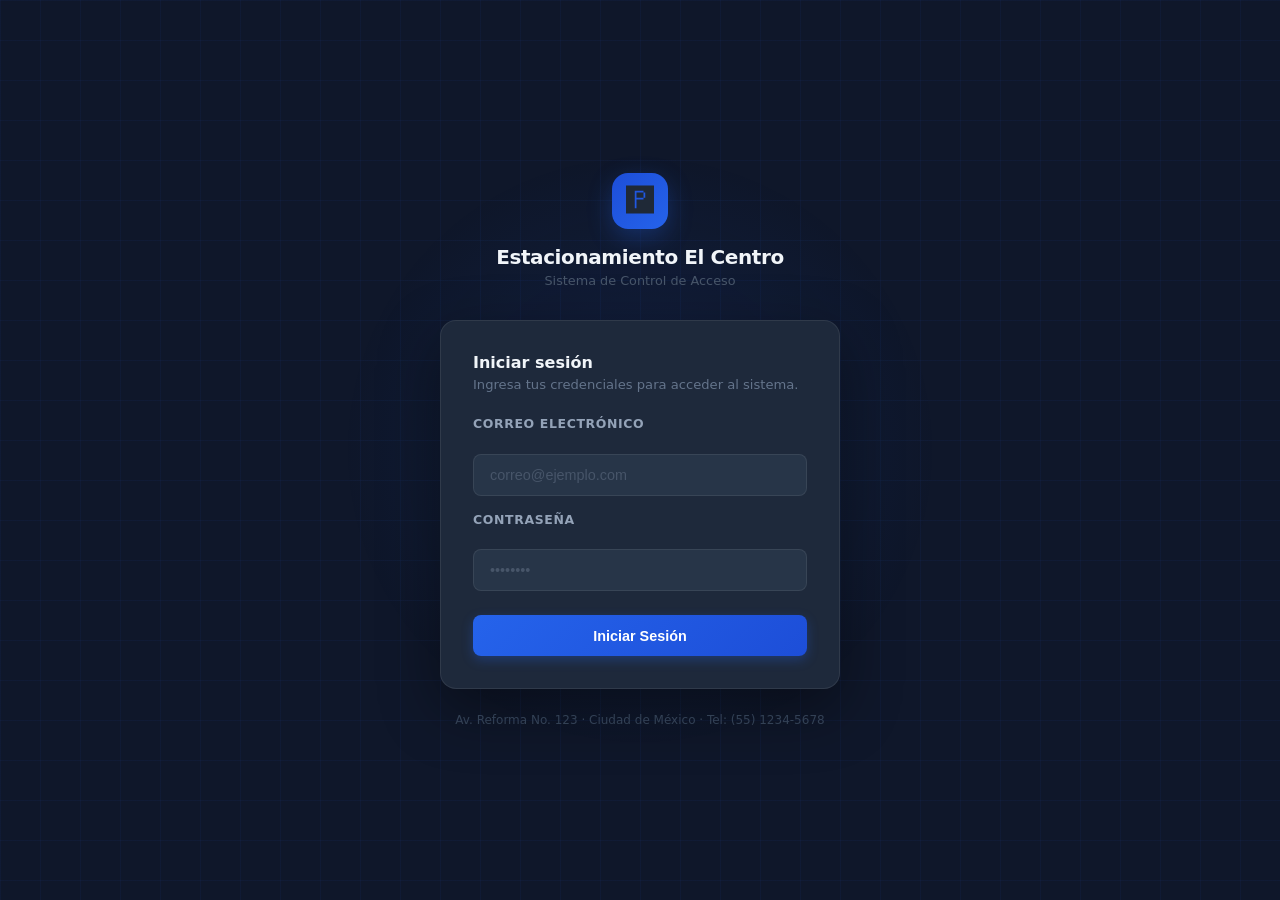
==== public/configuracion.html @ 5794af20 "Se agrego la página de configuracion, repositorio, controlador, estilos y código de javascript" ====
<!DOCTYPE html>
<html lang="es">
<head>
    <meta charset="UTF-8">
    <meta name="viewport" content="width=device-width, initial-scale=1.0">
    <title>Configuración — Estacionamiento</title>
    <link rel="stylesheet" href="styles.css">
    <link rel="stylesheet" href="css/sidebar.css">
    <link rel="stylesheet" href="css/animaciones.css">
    <link rel="stylesheet" href="css/usuarios.css">
    <link rel="stylesheet" href="css/toast.css">
    <link rel="stylesheet" href="css/configuracion.css">
</head>
<body>

    <div class="mobile-topbar" id="mobile-topbar"></div>
    <div class="sidebar-overlay" id="sidebar-overlay"></div>
    <aside class="sidebar" id="sidebar"></aside>

    <div class="main-content">
        <div class="main-inner">

            <div class="page-header">
                <div>
                    <h1>⚙️ Configuración</h1>
                    <p class="page-subtitle">Personaliza los datos del negocio y los tickets</p>
                </div>
                <button id="btn-guardar-todo" class="btn btn-primary">
                    💾 Guardar cambios
                </button>
            </div>

            <div id="config-msg" class="usuario-msg oculto"></div>

            <!-- Datos del negocio -->
            <div class="card-seccion">
                <div class="seccion-header">
                    <h2>🏢 Datos del Negocio</h2>
                </div>
                <div class="form-usuarios">
                    <div class="form-field">
                        <label for="negocio_nombre">Nombre del estacionamiento</label>
                        <input type="text" id="negocio_nombre" placeholder="Ej. Estacionamiento El Centro">
                    </div>
                    <div class="form-field">
                        <label for="negocio_rfc">RFC</label>
                        <input type="text" id="negocio_rfc" placeholder="Ej. ECE-850312-AB3">
                    </div>
                    <div class="form-field">
                        <label for="negocio_direccion">Dirección</label>
                        <input type="text" id="negocio_direccion" placeholder="Ej. Av. Reforma No. 123, Col. Centro">
                    </div>
                    <div class="form-field">
                        <label for="negocio_ciudad">Ciudad y C.P.</label>
                        <input type="text" id="negocio_ciudad" placeholder="Ej. Ciudad de México, CDMX, C.P. 06000">
                    </div>
                    <div class="form-field">
                        <label for="negocio_telefono">Teléfono</label>
                        <input type="text" id="negocio_telefono" placeholder="Ej. (55) 1234-5678">
                    </div>
                    <div class="form-field">
                        <label for="negocio_email">Correo electrónico</label>
                        <input type="email" id="negocio_email" placeholder="correo@negocio.com">
                    </div>
                </div>

                <div class="form-field" style="margin-top:0.75rem; max-width:240px;">
                    <label for="tarifa_por_hora">Tarifa por hora (MXN)</label>
                    <input type="number" id="tarifa_por_hora" min="1" step="0.50"
                           placeholder="Ej. 25.50"
                           style="text-transform:none;">
                </div>
            </div>

            <!-- Configuración de tickets -->
            <div class="card-seccion">
                <div class="seccion-header">
                    <h2>🎫 Configuración de Tickets</h2>
                </div>

                <div class="form-usuarios" style="margin-bottom:1rem;">
                    <div class="form-field">
                        <label for="ticket_titulo_entrada">Título ticket de entrada</label>
                        <input type="text" id="ticket_titulo_entrada"
                               placeholder="Ej. TICKET DE ENTRADA"
                               style="text-transform:uppercase;">
                    </div>
                    <div class="form-field">
                        <label for="ticket_titulo_salida">Título comprobante de salida</label>
                        <input type="text" id="ticket_titulo_salida"
                               placeholder="Ej. COMPROBANTE DE SALIDA"
                               style="text-transform:uppercase;">
                    </div>
                    <div class="form-field">
                        <label for="ticket_pie_entrada">Mensaje pie — entrada</label>
                        <input type="text" id="ticket_pie_entrada"
                               placeholder="Ej. Conserve este ticket hasta la salida">
                    </div>
                    <div class="form-field">
                        <label for="ticket_pie_salida">Mensaje pie — salida</label>
                        <input type="text" id="ticket_pie_salida"
                               placeholder="Ej. Gracias por su visita">
                    </div>
                </div>

                <!-- Color y opciones -->
                <div style="display:flex; flex-wrap:wrap; gap:1.5rem; align-items:flex-start;">

                    <div class="form-field" style="flex:0 0 auto;">
                        <label for="ticket_color">Color principal del ticket</label>
                        <div style="display:flex; align-items:center; gap:0.75rem; margin-top:0.35rem;">
                            <input type="color" id="ticket_color"
                                   style="width:48px; height:38px; padding:2px; border-radius:6px;
                                          border:1px solid var(--border-color); cursor:pointer;">
                            <input type="text" id="ticket_color_hex"
                                   placeholder="#2D3748" maxlength="7"
                                   style="width:100px; text-transform:uppercase;">
                        </div>
                    </div>

                    <div style="display:flex; flex-direction:column; gap:1rem; padding-top:0.25rem;">
                        <label class="toggle-opcion">
                            <div class="toggle-opcion-texto">
                                <span>Mostrar código QR</span>
                                <small>El QR aparece en el ticket de entrada</small>
                            </div>
                            <div class="toggle-track" id="track-qr">
                                <div class="toggle-thumb"></div>
                            </div>
                            <input type="hidden" id="ticket_mostrar_qr" value="1">
                        </label>

                        <label class="toggle-opcion">
                            <div class="toggle-opcion-texto">
                                <span>Mostrar badge de cliente frecuente</span>
                                <small>Muestra "FRECUENTE" en el ticket</small>
                            </div>
                            <div class="toggle-track" id="track-frecuente">
                                <div class="toggle-thumb"></div>
                            </div>
                            <input type="hidden" id="ticket_mostrar_frecuente" value="1">
                        </label>
                    </div>
                </div>
            </div>

            <!-- Preview del ticket -->
            <div class="card-seccion">
                <div class="seccion-header">
                    <h2>👁 Preview del Ticket</h2>
                    <button id="btn-preview" class="btn-sm btn-outline">Actualizar preview</button>
                </div>
                <div id="preview-container"
                     style="display:flex; gap:1.5rem; flex-wrap:wrap; justify-content:center;">
                    <div id="preview-entrada" style="text-align:center;">
                        <p style="font-size:0.75rem; color:#6b7280; margin-bottom:0.5rem;">Ticket de entrada</p>
                        <div id="preview-ticket-entrada" class="preview-ticket"></div>
                    </div>
                    <div id="preview-salida" style="text-align:center;">
                        <p style="font-size:0.75rem; color:#6b7280; margin-bottom:0.5rem;">Comprobante de salida</p>
                        <div id="preview-ticket-salida" class="preview-ticket"></div>
                    </div>
                </div>
            </div>

        </div>
    </div>

    <script type="module">
        import { inicializarSidebar } from './js/sidebar.js';
        inicializarSidebar('configuracion');
    </script>
    <script type="module" src="js/configuracion.js"></script>
</body>
</html>
---- public/styles.css ----
:root {
    --primary-color: #2563eb;
    --primary-hover: #1d4ed8;
    --secondary-color: #10b981;
    --secondary-hover: #059669;
    --bg-color: #f3f4f6;
    --card-bg: #ffffff;
    --text-color: #1f2937;
    --border-color: #e5e7eb;
    --error-color: #ef4444;
}

* {
    box-sizing: border-box;
    margin: 0;
    padding: 0;
}

body {
    font-family: system-ui, -apple-system, sans-serif;
    background-color: var(--bg-color);
    color: var(--text-color);
    display: flex;
    justify-content: center;
    align-items: center;
    min-height: 100vh;
}

.container {
    width: 100%;
    max-width: 500px; /* Un poco más ancho para la tabla */
    padding: 1rem;
}

.card {
    background-color: var(--card-bg);
    padding: 2rem;
    border-radius: 12px;
    box-shadow: 0 4px 6px -1px rgba(0, 0, 0, 0.1), 0 2px 4px -1px rgba(0, 0, 0, 0.06);
}

h1 {
    font-size: 1.5rem;
    margin-bottom: 1.5rem;
    text-align: center;
}

.form-group {
    display: flex;
    flex-direction: column;
    gap: 1rem;
    margin-bottom: 1rem;
}

label {
    font-weight: 500;
    font-size: 0.875rem;
}

input {
    padding: 0.75rem;
    border: 1px solid var(--border-color);
    border-radius: 6px;
    font-size: 1rem;
    text-transform: uppercase;
    transition: border-color 0.2s;
}

input:focus {
    outline: none;
    border-color: var(--primary-color);
    box-shadow: 0 0 0 3px rgba(37, 99, 235, 0.1);
}

.button-group {
    display: flex;
    gap: 0.5rem;
    margin-top: 0.5rem;
}

.btn {
    flex: 1;
    padding: 0.75rem;
    border: none;
    border-radius: 6px;
    font-weight: 600;
    cursor: pointer;
    color: white;
    transition: background-color 0.2s;
}

.btn-primary {
    background-color: var(--primary-color);
}

.btn-primary:hover {
    background-color: var(--primary-hover);
}

.btn-secondary {
    background-color: var(--secondary-color);
}

.btn-secondary:hover {
    background-color: var(--secondary-hover);
}

.resultado {
    margin-top: 1.5rem;
    padding: 1rem;
    border-radius: 6px;
    background-color: #f8fafc;
    border: 1px solid var(--border-color);
    font-size: 0.875rem;
}

.resultado.oculto {
    display: none;
}

.resultado.error {
    background-color: #fef2f2;
    border-color: var(--error-color);
    color: var(--error-color);
}

.ticket-row {
    display: flex;
    justify-content: space-between;
    margin-bottom: 0.5rem;
}

.ticket-total {
    font-weight: bold;
    font-size: 1.1rem;
    border-top: 1px solid var(--border-color);
    padding-top: 0.5rem;
    margin-top: 0.5rem;
}

/* --- Estilos para la Tabla de Vehículos --- */

.lista-seccion {
    margin-top: 2rem;
    border-top: 2px solid var(--border-color);
    padding-top: 1.5rem;
}

.lista-seccion h2 {
    font-size: 1.1rem;
    margin-bottom: 1rem;
    color: var(--text-color);
    text-align: center;
}

.tabla-contenedor {
    width: 100%;
    overflow-x: auto; /* Permite scroll si la pantalla es muy chica */
    border-radius: 8px;
    border: 1px solid var(--border-color);
}

table {
    width: 100%;
    border-collapse: collapse;
    background-color: white;
}

th {
    background-color: #f9fafb;
    padding: 0.75rem;
    text-align: left;
    font-size: 0.75rem;
    text-transform: uppercase;
    letter-spacing: 0.05em;
    color: #6b7280;
    border-bottom: 2px solid var(--border-color);
}

td {
    padding: 0.75rem;
    font-size: 0.9rem;
    border-bottom: 1px solid var(--border-color);
    color: var(--text-color);
}

tr:last-child td {
    border-bottom: none;
}

tr:hover {
    background-color: #f3f4f6; /* Efecto hover en las filas */
}

/* Badge para la matrícula */
.badge-matricula {
    background-color: #e0e7ff;
    color: #4338ca;
    padding: 0.25rem 0.5rem;
    border-radius: 4px;
    font-weight: bold;
    font-family: monospace;
}

.btn-tabla-salida {
    background-color: var(--secondary-color);
    color: white;
    border: none;
    padding: 4px 8px;
    border-radius: 4px;
    font-size: 0.75rem;
    cursor: pointer;
    font-weight: 600;
    transition: background-color 0.2s;
}

.btn-tabla-salida:hover {
    background-color: var(--secondary-hover);
}

.col-acciones {
    text-align: center;
    width: 80px;
}

/* --- Estilos del Modal --- */
.modal-overlay {
    position: fixed;
    top: 0;
    left: 0;
    width: 100%;
    height: 100%;
    background-color: rgba(0, 0, 0, 0.5); /* Fondo oscuro transparente */
    display: flex;
    justify-content: center;
    align-items: center;
    z-index: 1000;
    backdrop-filter: blur(2px);
}

.modal-content {
    background-color: var(--card-bg);
    padding: 1.5rem;
    border-radius: 12px;
    width: 90%;
    max-width: 400px;
    box-shadow: 0 20px 25px -5px rgba(0, 0, 0, 0.1);
}

.modal-header h3 {
    margin-bottom: 1rem;
    color: var(--text-color);
}

.modal-info {
    margin: 1.5rem 0;
    padding: 1rem;
    background-color: #f0f4ff;
    border-radius: 8px;
    text-align: center;
    font-weight: bold;
    font-size: 1.2rem;
    color: var(--primary-color);
}

.modal-footer {
    display: flex;
    gap: 1rem;
}

.btn-cancelar {
    background-color: #9ca3af;
}

.btn-cancelar:hover {
    background-color: #6b7280;
}

.oculto {
    display: none !important;
}
/* ── Buscador sticky ────────────────────────────────────────── */
.buscador-sticky {
    position: sticky;
    top: 0;
    z-index: 100;
    background: var(--bg-color);
    padding: 0.75rem 0;
    margin-bottom: 0.5rem;
}

.buscador-sticky input {
    width: 100%;
    padding: 0.75rem 1rem 0.75rem 2.5rem;
    border: 1px solid var(--border-color);
    border-radius: 8px;
    font-size: 0.95rem;
    text-transform: uppercase;
    background: white url("data:image/svg+xml,%3Csvg xmlns='http://www.w3.org/2000/svg' width='16' height='16' viewBox='0 0 24 24' fill='none' stroke='%239ca3af' stroke-width='2'%3E%3Ccircle cx='11' cy='11' r='8'/%3E%3Cpath d='m21 21-4.35-4.35'/%3E%3C/svg%3E") no-repeat 0.75rem center;
    transition: border-color 0.2s, box-shadow 0.2s;
}

.buscador-sticky input:focus {
    outline: none;
    border-color: var(--primary-color);
    box-shadow: 0 0 0 3px rgba(37, 99, 235, 0.1);
}

/* Sombra al hacer scroll para indicar que está fijo */
.buscador-sticky.scrolled {
    box-shadow: 0 4px 12px rgba(0, 0, 0, 0.08);
}
---- public/css/sidebar.css ----
/* ── Variables del sidebar ──────────────────────────────────── */
:root {
    --sidebar-width: 240px;
    --sidebar-bg: #0f172a;
    --sidebar-text: #94a3b8;
    --sidebar-text-hover: #f1f5f9;
    --sidebar-active-bg: rgba(37, 99, 235, 0.15);
    --sidebar-active-text: #60a5fa;
    --sidebar-active-border: #2563eb;
    --sidebar-header-text: #f1f5f9;
    --topbar-height: 56px;
}

/* ── Reset del body para layout con sidebar ─────────────────── */
body {
    display: flex;
    min-height: 100vh;
    background-color: var(--bg-color);
    align-items: stretch;
    padding: 0;
}

/* ── Sidebar ────────────────────────────────────────────────── */
.sidebar {
    position: fixed;
    top: 0;
    left: 0;
    width: var(--sidebar-width);
    height: 100vh;
    background: var(--sidebar-bg);
    display: flex;
    flex-direction: column;
    z-index: 200;
    transition: transform 0.3s cubic-bezier(0.4, 0, 0.2, 1);
    overflow: hidden;
}

/* Logo / Brand */
.sidebar-brand {
    display: flex;
    align-items: center;
    gap: 0.75rem;
    padding: 1.25rem 1.25rem 1rem;
    border-bottom: 1px solid rgba(255,255,255,0.06);
    text-decoration: none;
}

.sidebar-brand-icon {
    width: 36px;
    height: 36px;
    background: var(--primary-color);
    border-radius: 8px;
    display: flex;
    align-items: center;
    justify-content: center;
    font-size: 1.1rem;
    flex-shrink: 0;
}

.sidebar-brand-text {
    display: flex;
    flex-direction: column;
    line-height: 1.2;
}

.sidebar-brand-name {
    font-size: 0.9rem;
    font-weight: 700;
    color: var(--sidebar-header-text);
    letter-spacing: -0.01em;
}

.sidebar-brand-sub {
    font-size: 0.65rem;
    color: var(--sidebar-text);
    text-transform: uppercase;
    letter-spacing: 0.08em;
}

/* Secciones de navegación */
.sidebar-nav {
    flex: 1;
    overflow-y: auto;
    padding: 0.75rem 0;
    scrollbar-width: none;
}

.sidebar-nav::-webkit-scrollbar { display: none; }

.sidebar-section-label {
    font-size: 0.65rem;
    font-weight: 700;
    text-transform: uppercase;
    letter-spacing: 0.1em;
    color: #475569;
    padding: 0.75rem 1.25rem 0.35rem;
}

/* Links de navegación */
.sidebar-link {
    display: flex;
    align-items: center;
    gap: 0.75rem;
    padding: 0.6rem 1.25rem;
    color: var(--sidebar-text);
    text-decoration: none;
    font-size: 0.875rem;
    font-weight: 500;
    border-left: 3px solid transparent;
    transition: all 0.15s ease;
    cursor: pointer;
    background: none;
    border-top: none;
    border-right: none;
    border-bottom: none;
    width: 100%;
    text-align: left;
}

.sidebar-link:hover {
    color: var(--sidebar-text-hover);
    background: rgba(255,255,255,0.05);
    border-left-color: rgba(255,255,255,0.1);
}

.sidebar-link.active {
    color: var(--sidebar-active-text);
    background: var(--sidebar-active-bg);
    border-left-color: var(--sidebar-active-border);
}

.sidebar-link-icon {
    font-size: 1rem;
    width: 20px;
    text-align: center;
    flex-shrink: 0;
}

.sidebar-link-label { flex: 1; }

.sidebar-link-badge {
    font-size: 0.65rem;
    background: var(--primary-color);
    color: white;
    padding: 0.1rem 0.45rem;
    border-radius: 999px;
    font-weight: 700;
}

/* Separador */
.sidebar-divider {
    height: 1px;
    background: rgba(255,255,255,0.06);
    margin: 0.5rem 0;
}

/* Footer del sidebar: info de usuario */
.sidebar-footer {
    padding: 0.75rem 1.25rem;
    border-top: 1px solid rgba(255,255,255,0.06);
    display: flex;
    align-items: center;
    gap: 0.75rem;
}

.sidebar-avatar {
    width: 32px;
    height: 32px;
    border-radius: 50%;
    background: linear-gradient(135deg, #2563eb, #7c3aed);
    display: flex;
    align-items: center;
    justify-content: center;
    font-size: 0.75rem;
    font-weight: 700;
    color: white;
    flex-shrink: 0;
}

.sidebar-user-info {
    flex: 1;
    min-width: 0;
}

.sidebar-user-name {
    font-size: 0.8rem;
    font-weight: 600;
    color: var(--sidebar-header-text);
    white-space: nowrap;
    overflow: hidden;
    text-overflow: ellipsis;
}

.sidebar-user-rol {
    font-size: 0.65rem;
    color: var(--sidebar-text);
    text-transform: capitalize;
}

.sidebar-logout-btn {
    background: none;
    border: none;
    color: #475569;
    cursor: pointer;
    padding: 0.25rem;
    border-radius: 4px;
    font-size: 1rem;
    line-height: 1;
    transition: color 0.15s;
}

.sidebar-logout-btn:hover { color: #ef4444; }

/* ── Topbar móvil ───────────────────────────────────────────── */
.mobile-topbar {
    display: none;
    position: fixed;
    top: 0;
    left: 0;
    right: 0;
    height: var(--topbar-height);
    background: var(--sidebar-bg);
    align-items: center;
    padding: 0 1rem;
    gap: 1rem;
    z-index: 199;
    border-bottom: 1px solid rgba(255,255,255,0.06);
}

.mobile-topbar-brand {
    display: flex;
    align-items: center;
    gap: 0.5rem;
    flex: 1;
    text-decoration: none;
}

.mobile-topbar-title {
    font-size: 0.9rem;
    font-weight: 700;
    color: var(--sidebar-header-text);
}

.hamburger {
    background: none;
    border: none;
    cursor: pointer;
    display: flex;
    flex-direction: column;
    gap: 5px;
    padding: 4px;
}

.hamburger span {
    display: block;
    width: 22px;
    height: 2px;
    background: var(--sidebar-text);
    border-radius: 2px;
    transition: all 0.3s ease;
}

.hamburger.open span:nth-child(1) { transform: translateY(7px) rotate(45deg); }
.hamburger.open span:nth-child(2) { opacity: 0; }
.hamburger.open span:nth-child(3) { transform: translateY(-7px) rotate(-45deg); }

/* ── Overlay móvil ──────────────────────────────────────────── */
.sidebar-overlay {
    display: none;
    position: fixed;
    inset: 0;
    background: rgba(0,0,0,0.5);
    z-index: 199;
    backdrop-filter: blur(2px);
}

.sidebar-overlay.visible { display: block; }

/* ── Contenido principal ────────────────────────────────────── */
.main-content {
    flex: 1;
    margin-left: var(--sidebar-width);
    min-height: 100vh;
    display: flex;
    flex-direction: column;
    min-width: 0;
}

.main-inner {
    padding: 2rem 1.5rem;
    max-width: 900px;
    width: 100%;
    margin: 0 auto;
}

/* ── Responsivo ─────────────────────────────────────────────── */
@media (max-width: 768px) {
    .sidebar {
        transform: translateX(-100%);
    }

    .sidebar.open {
        transform: translateX(0);
        box-shadow: 4px 0 24px rgba(0,0,0,0.4);
    }

    .mobile-topbar {
        display: flex;
    }

    .main-content {
        margin-left: 0;
        padding-top: var(--topbar-height);
    }

    .main-inner {
        padding: 1.25rem 1rem;
    }
}

/* ── AGREGAR AL FINAL DE css/sidebar.css ─────────────────────
   Estilos para el toggle de modo oscuro y badge de contador    */

/* Toggle modo oscuro */
.dark-toggle {
    display: flex;
    align-items: center;
    gap: 0.5rem;
    padding: 0.6rem 1.25rem;
    cursor: pointer;
    user-select: none;
    width: 100%;
    background: none;
    border: none;
    text-align: left;
    transition: background 0.15s;
}

.dark-toggle:hover { background: rgba(255,255,255,0.04); }

.dark-toggle-label {
    font-size: 0.78rem;
    color: #94a3b8;
    flex: 1;
}

.dark-toggle-track {
    width: 32px;
    height: 18px;
    background: #374151;
    border-radius: 999px;
    position: relative;
    transition: background 0.2s ease;
    flex-shrink: 0;
}

.dark-toggle-track.activo { background: #2563eb; }

.dark-toggle-thumb {
    position: absolute;
    top: 2px;
    left: 2px;
    width: 14px;
    height: 14px;
    background: white;
    border-radius: 50%;
    transition: transform 0.2s cubic-bezier(0.34, 1.56, 0.64, 1);
}

.dark-toggle-track.activo .dark-toggle-thumb {
    transform: translateX(14px);
}

/* Badge contador de autos */
.sidebar-badge-counter {
    background: #22c55e;
    color: white;
    font-size: 0.65rem;
    font-weight: 700;
    padding: 0.1rem 0.45rem;
    border-radius: 999px;
    margin-left: auto;
    min-width: 18px;
    text-align: center;
    transition: all 0.3s ease;
}

.sidebar-badge-counter.zero { background: #374151; }

@media (max-width: 768px) {
    .sidebar {
        display: flex;
        flex-direction: column;
        height: 100vh;
        height: 100dvh; /* dynamic viewport height — fix para móviles */
        overflow: hidden;
    }
 
    .sidebar-nav {
        flex: 1;
        overflow-y: auto;
        -webkit-overflow-scrolling: touch;
        /* Espacio extra al final para que no tape el footer */
        padding-bottom: 0.5rem;
    }
 
    .sidebar-footer {
        flex-shrink: 0;  /* nunca se comprime */
        position: relative;
        z-index: 1;
        /* Sombra para separarlo visualmente del nav */
        box-shadow: 0 -1px 0 rgba(255,255,255,0.06);
        /* Padding extra para safe area en iPhones con notch */
        padding-bottom: max(0.75rem, env(safe-area-inset-bottom));
    }
}
---- public/css/animaciones.css ----
/* css/animaciones.css — Animaciones globales y modo oscuro */

/* ── Variables modo oscuro ──────────────────────────────────── */
:root {
    --bg-color:        #f3f4f6;
    --card-bg:         #ffffff;
    --text-color:      #1f2937;
    --text-secondary:  #6b7280;
    --border-color:    #e5e7eb;
    --input-bg:        #ffffff;
    --primary-color:   #2563eb;
    --primary-hover:   #1d4ed8;
    --secondary-color: #10b981;
    --secondary-hover: #059669;
    --error-color:     #ef4444;
    --sidebar-bg:      #0f172a;
    --transition:      0.2s ease;
}

.dark-mode {
    --bg-color:        #0f172a;
    --card-bg:         #1e293b;
    --text-color:      #f1f5f9;
    --text-secondary:  #94a3b8;
    --border-color:    rgba(255,255,255,0.08);
    --input-bg:        #273548;
    --primary-color:   #3b82f6;
    --primary-hover:   #2563eb;
    --secondary-color: #10b981;
    --sidebar-bg:      #020617;
}

/* ── Transición global al cambiar tema ──────────────────────── */
body,
.card, .seccion, .card-seccion,
input, select, table, th, td,
.sidebar, .main-content,
.modal-content, .stat-card {
    transition:
        background-color 0.3s ease,
        border-color 0.3s ease,
        color 0.3s ease;
}

/* ── Animaciones de entrada para cards ──────────────────────── */
@keyframes fadeSlideUp {
    from { opacity: 0; transform: translateY(12px); }
    to   { opacity: 1; transform: translateY(0); }
}

@keyframes fadeIn {
    from { opacity: 0; }
    to   { opacity: 1; }
}

@keyframes scaleIn {
    from { opacity: 0; transform: scale(0.96); }
    to   { opacity: 1; transform: scale(1); }
}

@keyframes pulse {
    0%, 100% { opacity: 1; }
    50%       { opacity: 0.5; }
}

/* Aplicar a elementos clave */
.card,
.stat-card,
.seccion,
.card-seccion {
    animation: fadeSlideUp 0.35s ease both;
}

/* Escalonar las stat-cards */
.stat-card:nth-child(1) { animation-delay: 0.05s; }
.stat-card:nth-child(2) { animation-delay: 0.10s; }
.stat-card:nth-child(3) { animation-delay: 0.15s; }
.stat-card:nth-child(4) { animation-delay: 0.20s; }
.stat-card:nth-child(5) { animation-delay: 0.25s; }

/* ── Hover en filas de tabla ────────────────────────────────── */
tbody tr {
    transition: background-color 0.15s ease;
}

/* ── Botones con feedback táctil ────────────────────────────── */
.btn,
.btn-primary,
.btn-secondary,
.btn-sm {
    transition:
        background-color 0.15s ease,
        transform 0.1s ease,
        box-shadow 0.15s ease;
}

.btn:active,
.btn-primary:active,
.btn-secondary:active {
    transform: scale(0.97);
}

/* ── Inputs con focus suave ─────────────────────────────────── */
input, select, textarea {
    transition:
        border-color 0.2s ease,
        box-shadow 0.2s ease,
        background-color 0.3s ease;
}

/* ── Links del sidebar con transición ───────────────────────── */
.sidebar-link {
    transition:
        color 0.15s ease,
        background 0.15s ease,
        border-left-color 0.15s ease;
}

/* ── Badge de contador (nuevo) ──────────────────────────────── */
.sidebar-badge-counter {
    background: #22c55e;
    color: white;
    font-size: 0.65rem;
    font-weight: 700;
    padding: 0.1rem 0.45rem;
    border-radius: 999px;
    margin-left: auto;
    min-width: 18px;
    text-align: center;
    animation: scaleIn 0.3s ease;
    transition: all 0.3s ease;
}

.sidebar-badge-counter.zero {
    background: #374151;
}

/* ── Toggle modo oscuro — visible dentro del sidebar oscuro ──── */
.dark-toggle {
    display: flex;
    align-items: center;
    gap: 0.5rem;
    padding: 0.5rem 1.25rem;
    cursor: pointer;
    user-select: none;
    width: 100%;
    background: none;
    border: none;
    text-align: left;
}

.dark-toggle-label {
    font-size: 0.78rem;
    color: #94a3b8;
    flex: 1;
}

.dark-toggle-track {
    width: 32px;
    height: 18px;
    background: #374151;
    border-radius: 999px;
    position: relative;
    transition: background 0.2s ease;
    flex-shrink: 0;
}

.dark-toggle-track.activo {
    background: #2563eb;
}

.dark-toggle-thumb {
    position: absolute;
    top: 2px;
    left: 2px;
    width: 14px;
    height: 14px;
    background: white;
    border-radius: 50%;
    transition: transform 0.2s cubic-bezier(0.34, 1.56, 0.64, 1);
}

.dark-toggle-track.activo .dark-toggle-thumb {
    transform: translateX(14px);
}

/* ── Modo oscuro: colores específicos ───────────────────────── */
.dark-mode body               { background-color: var(--bg-color); color: var(--text-color); }
.dark-mode .card,
.dark-mode .seccion,
.dark-mode .card-seccion      { background-color: var(--card-bg); border-color: var(--border-color); }
.dark-mode table              { background: var(--card-bg); }
.dark-mode th                 { background: #273548; color: #94a3b8; border-color: var(--border-color); }
.dark-mode td                 { border-color: var(--border-color); color: var(--text-color); }
.dark-mode input:not([type="date"]):not([type="checkbox"]):not(#filtro-estado),
.dark-mode select:not(#filtro-estado) { background: var(--input-bg); color: var(--text-color); border-color: var(--border-color); }
.dark-mode .resultado         { background: #1e293b; border-color: var(--border-color); }
.dark-mode .modal-overlay        { background: rgba(0, 0, 0, 0.75); }
.dark-mode .modal-content        { background: #1e293b; border: 0.5px solid rgba(255,255,255,0.08); }
.dark-mode .modal-header         { border-color: rgba(255,255,255,0.06); }
.dark-mode .modal-header h3      { color: #f1f5f9; }
.dark-mode .modal-body           { color: #cbd5e1; }
.dark-mode .modal-footer         { background: #162032; border-color: rgba(255,255,255,0.06); }
.dark-mode .modal-cerrar         { background: #273548; border-color: rgba(255,255,255,0.08); color: #64748b; }
.dark-mode .modal-cerrar:hover   { background: rgba(220,38,38,0.15); border-color: rgba(220,38,38,0.3); color: #f87171; }

/* Info box de matrícula */
.dark-mode .modal-info           { background: #162032; border-color: rgba(59,130,246,0.2); }
.dark-mode .modal-info span      { color: #60a5fa; }

/* Detalles de sesión */
.dark-mode .modal-detalles       { background: #162032; border-color: rgba(255,255,255,0.06); color: #94a3b8; }

/* Info del cliente en modal */
.dark-mode .modal-cliente-info   { background: #162032; border-color: rgba(255,255,255,0.06); color: #94a3b8; }
.dark-mode .modal-cliente-matricula-badge { background: #162032; color: #60a5fa; border-color: rgba(59,130,246,0.2); }

/* Inputs dentro del modal */
.dark-mode .modal-body .form-field label   { color: #64748b; }
.dark-mode .modal-body .form-field input,
.dark-mode .modal-body .form-field select  { background: #273548; border-color: rgba(255,255,255,0.08); color: #f1f5f9; }
.dark-mode .modal-body .form-field input:focus,
.dark-mode .modal-body .form-field select:focus { border-color: #3b82f6; box-shadow: 0 0 0 3px rgba(59,130,246,0.15); }
.dark-mode .modal-body .form-field input::placeholder { color: #475569; }

/* Botón cancelar en modo oscuro */
.dark-mode .btn-cancelar { background: #273548; border-color: rgba(255,255,255,0.08) !important; color: #94a3b8; }
.dark-mode .btn-cancelar:hover { background: #334155; color: #cbd5e1; }
.dark-mode .badge-matricula   { background: #1e3a5f; color: #60a5fa; }
.dark-mode h1, .dark-mode h2  { color: var(--text-color); }
.dark-mode label              { color: #cbd5e1; }
.dark-mode .stat-card         { background: var(--card-bg); border-color: var(--border-color); }
.dark-mode .stat-valor        { color: #60a5fa; }
.dark-mode .stat-label        { color: #64748b; }
.dark-mode .seccion-header h2 { color: var(--text-color); }
.dark-mode .tab               { background: #273548; border-color: var(--border-color); color: #94a3b8; }
.dark-mode .tab.activo        { background: var(--primary-color); color: white; }
.dark-mode .btn-outline       { background: #273548; border-color: var(--border-color); color: var(--text-color); }
.dark-mode .lista-seccion     { border-color: var(--border-color); }
.dark-mode .buscador-sticky   { background: var(--bg-color); }
.dark-mode tr:hover           { background: #273548; }

/* ── Respetar preferencias de movimiento reducido ───────────── */
@media (prefers-reduced-motion: reduce) {
    *, *::before, *::after {
        animation-duration: 0.01ms !important;
        transition-duration: 0.01ms !important;
    }
}

/* ── Dashboard: área de filtros ─────────────────────────────── */
.filtros-contenedor {
    display: flex;
    flex-wrap: wrap;
    align-items: flex-end;
    gap: 0.6rem;
    margin-bottom: 1rem;
    padding: 0.85rem;
    background: #f8fafc;
    border-radius: 8px;
    border: 1px solid var(--border-color);
    transition: background-color 0.3s ease, border-color 0.3s ease;
}

.filtros-contenedor .filtro-campo {
    display: flex;
    flex-direction: column;
    gap: 0.25rem;
    flex: 1;
    min-width: 120px;
}

.filtros-contenedor .filtro-campo label {
    font-size: 0.7rem;
    font-weight: 600;
    color: #6b7280;
    text-transform: uppercase;
    letter-spacing: 0.04em;
}

.filtros-contenedor .filtro-campo input,
.filtros-contenedor .filtro-campo select {
    padding: 0.45rem 0.6rem;
    border: 1px solid #e2e8f0;
    border-radius: 6px;
    font-size: 0.85rem;
    background: white;
    transition: border-color 0.2s, box-shadow 0.2s;
}

.filtros-contenedor .filtro-campo input:focus,
.filtros-contenedor .filtro-campo select:focus {
    outline: none;
    border-color: var(--primary-color);
    box-shadow: 0 0 0 3px rgba(37,99,235,0.1);
}

.filtros-contenedor .filtro-botones {
    display: flex;
    align-items: flex-end;
    gap: 0.4rem;
    flex-shrink: 0;
}

.dark-mode .filtros-contenedor {
    background: #162032;
    border-color: rgba(255,255,255,0.06);
}

.dark-mode .filtros-contenedor .filtro-campo label { color: #475569; }

.dark-mode .filtros-contenedor .filtro-campo input,
.dark-mode .filtros-contenedor .filtro-campo select {
    background: #1e293b;
    border-color: rgba(255,255,255,0.1);
    color: #cbd5e1;
    color-scheme: dark;
}

/* ── Dashboard: filtros y tabla en modo oscuro ──────────────── */
.dark-mode .tabla-dashboard th        { background: #1e293b; color: #64748b; border-color: rgba(255,255,255,0.06); }
.dark-mode .tabla-dashboard td        { border-color: rgba(255,255,255,0.04); color: #cbd5e1; }
.dark-mode .tabla-dashboard tr:hover td { background: #273548; }

/* Área de filtros */
.dark-mode [style*="background:#f8fafc"],
.dark-mode [style*="background: #f8fafc"] {
    background: #162032 !important;
    border-color: rgba(255,255,255,0.06) !important;
}

/* Labels de filtros */
.dark-mode [style*="font-size:0.7rem"][style*="color:#6b7280"],
.dark-mode [style*="font-size: 0.7rem"][style*="color: #6b7280"] {
    color: #475569 !important;
}

/* Inputs de fecha y select de estado */
.dark-mode input[type="date"],
.dark-mode #filtro-estado {
    background: #1e293b !important;
    border-color: rgba(255,255,255,0.1) !important;
    color: #cbd5e1 !important;
    color-scheme: dark;
}

.dark-mode input[type="date"]:focus,
.dark-mode #filtro-estado:focus {
    border-color: #3b82f6 !important;
    box-shadow: 0 0 0 3px rgba(59,130,246,0.15) !important;
}

/* Resumen del filtro (10 sesiones / $178.50) */
.dark-mode #resumen-filtro       { color: #64748b; }
.dark-mode #resumen-filtro span:last-child { color: #60a5fa !important; }

/* Badges de estado en tabla */
.dark-mode .estado-ACTIVA         { background: #064e3b; color: #6ee7b7; }
.dark-mode .estado-FINALIZADA     { background: #1e1b4b; color: #a5b4fc; }

/* Botones del filtro */
.dark-mode #btn-filtrar           { background: #2563eb; border-color: #2563eb; }
.dark-mode #btn-limpiar-filtro,
.dark-mode #btn-exportar-csv      { background: #1e293b; border-color: rgba(255,255,255,0.1) !important; color: #94a3b8; }
.dark-mode #btn-limpiar-filtro:hover,
.dark-mode #btn-exportar-csv:hover { background: #273548; color: #cbd5e1; }

/* Botón actualizar */
.dark-mode #btn-refrescar         { background: #1e293b; border-color: rgba(255,255,255,0.1) !important; color: #94a3b8; }
.dark-mode #btn-refrescar:hover   { background: #273548; }
---- public/css/usuarios.css ----
/* ── Encabezado de página ───────────────────────────────────── */
.page-header {
    display: flex;
    justify-content: space-between;
    align-items: flex-start;
    margin-bottom: 1.5rem;
    gap: 1rem;
    flex-wrap: wrap;
}

.page-header h1 {
    font-size: 1.4rem;
    font-weight: 700;
    margin: 0 0 0.25rem;
    color: var(--text-color);
}

.page-subtitle {
    font-size: 0.85rem;
    color: #6b7280;
    margin: 0;
}

/* ── Tarjeta sección ────────────────────────────────────────── */
.card-seccion {
    background: white;
    border: 1px solid var(--border-color);
    border-radius: 10px;
    padding: 1.25rem;
    margin-bottom: 1.25rem;
}

.seccion-header {
    display: flex;
    justify-content: space-between;
    align-items: center;
    margin-bottom: 1.25rem;
}

.seccion-header h2 {
    font-size: 1rem;
    font-weight: 600;
    margin: 0;
    color: var(--text-color);
}

/* ── Formulario ─────────────────────────────────────────────── */
.form-usuarios {
    display: grid;
    grid-template-columns: 1fr 1fr;
    gap: 1rem;
    margin-bottom: 1rem;
}

.form-field {
    display: flex;
    flex-direction: column;
    gap: 0.35rem;
}

.form-field label {
    font-size: 0.8rem;
    font-weight: 600;
    color: #374151;
}

.form-field input,
.form-field select {
    padding: 0.65rem 0.75rem;
    border: 1px solid var(--border-color);
    border-radius: 6px;
    font-size: 0.875rem;
    text-transform: none;
    background: white;
    transition: border-color 0.2s;
}

.form-field input:focus,
.form-field select:focus {
    outline: none;
    border-color: var(--primary-color);
    box-shadow: 0 0 0 3px rgba(37, 99, 235, 0.1);
}

/* ── Mensaje de feedback ────────────────────────────────────── */
.usuario-msg {
    padding: 0.65rem 0.85rem;
    border-radius: 6px;
    font-size: 0.82rem;
    font-weight: 500;
    margin-bottom: 0.75rem;
}

.usuario-msg.oculto  { display: none; }
.usuario-msg.exito   { background: #d1fae5; color: #065f46; border: 1px solid #a7f3d0; }
.usuario-msg.error   { background: #fee2e2; color: #991b1b; border: 1px solid #fca5a5; }

/* ── Botones pequeños ───────────────────────────────────────── */
.btn-sm {
    padding: 0.4rem 0.8rem;
    font-size: 0.8rem;
    border-radius: 6px;
    border: none;
    cursor: pointer;
    font-weight: 600;
    text-decoration: none;
    display: inline-block;
}

.btn-outline {
    background: white;
    border: 1px solid var(--border-color);
    color: var(--text-color);
}

.btn-outline:hover { background: #f3f4f6; }

.btn-danger {
    background: #fee2e2;
    color: #dc2626;
    border: none;
    padding: 4px 10px;
    border-radius: 4px;
    font-size: 0.75rem;
    cursor: pointer;
    font-weight: 600;
    transition: background 0.15s;
}

.btn-editar {
    background: #eff6ff;
    color: #2563eb;
    border: none;
    padding: 4px 8px;
    border-radius: 4px;
    font-size: 0.85rem;
    cursor: pointer;
    transition: background 0.15s;
}

.btn-editar:hover { background: #dbeafe; }

.btn-danger:hover { background: #fca5a5; }

/* ── Tabla de usuarios ──────────────────────────────────────── */
.tabla-usuarios {
    width: 100%;
    border-collapse: collapse;
    font-size: 0.875rem;
}

.tabla-usuarios th {
    background: #f9fafb;
    padding: 0.65rem 0.75rem;
    text-align: left;
    font-size: 0.72rem;
    text-transform: uppercase;
    letter-spacing: 0.05em;
    color: #6b7280;
    border-bottom: 2px solid var(--border-color);
    white-space: nowrap;
}

.tabla-usuarios td {
    padding: 0.75rem;
    border-bottom: 1px solid #f3f4f6;
    color: var(--text-color);
}

.tabla-usuarios tr:last-child td { border-bottom: none; }
.tabla-usuarios tr:hover td      { background: #f9fafb; }

.col-accion { text-align: center; width: 90px; }

.td-cargando {
    text-align: center;
    padding: 2.5rem;
    color: #9ca3af;
    font-size: 0.875rem;
}

/* ── Badges ─────────────────────────────────────────────────── */
.badge-rol {
    padding: 0.2rem 0.6rem;
    border-radius: 999px;
    font-size: 0.72rem;
    font-weight: 700;
    text-transform: uppercase;
}

.badge-admin  { background: #ede9fe; color: #6d28d9; }
.badge-cajero { background: #d1fae5; color: #065f46; }

.badge-activo   { background: #d1fae5; color: #065f46; font-size: 0.72rem; padding: 0.2rem 0.5rem; border-radius: 999px; font-weight: 600; }
.badge-inactivo { background: #f3f4f6; color: #9ca3af; font-size: 0.72rem; padding: 0.2rem 0.5rem; border-radius: 999px; font-weight: 600; }

/* ── Modal de edición ───────────────────────────────────────── */
.modal-overlay {
    position: fixed;
    inset: 0;
    background: rgba(0, 0, 0, 0.5);
    display: flex;
    justify-content: center;
    align-items: center;
    z-index: 300;
    backdrop-filter: blur(2px);
}

.modal-overlay.oculto { display: none; }

.modal-content {
    background: white;
    border-radius: 12px;
    width: 90%;
    max-width: 440px;
    box-shadow: 0 20px 40px rgba(0, 0, 0, 0.15);
    overflow: hidden;
}

.modal-header {
    display: flex;
    justify-content: space-between;
    align-items: center;
    padding: 1.1rem 1.25rem;
    border-bottom: 1px solid var(--border-color);
}

.modal-header h3 {
    font-size: 1rem;
    font-weight: 700;
    margin: 0;
}

.modal-cerrar {
    background: none;
    border: none;
    font-size: 1rem;
    cursor: pointer;
    color: #9ca3af;
    padding: 0.25rem;
    border-radius: 4px;
    line-height: 1;
    transition: color 0.15s;
}

.modal-cerrar:hover { color: #ef4444; }

.modal-body {
    padding: 1.25rem;
}

.modal-footer {
    display: flex;
    justify-content: flex-end;
    gap: 0.75rem;
    padding: 1rem 1.25rem;
    border-top: 1px solid var(--border-color);
    background: #f9fafb;
}

/* ── Responsivo ─────────────────────────────────────────────── */
@media (max-width: 600px) {
    .form-usuarios {
        grid-template-columns: 1fr;
    }

    .tabla-usuarios th:nth-child(2),
    .tabla-usuarios td:nth-child(2) {
        display: none; /* oculta el correo en pantallas muy pequeñas */
    }
}
---- public/css/toast.css ----
/* css/toast.css */

.toast-container {
    position: fixed;
    bottom: 1.5rem;
    right: 1.5rem;
    z-index: 9999;
    display: flex;
    flex-direction: column;
    gap: 0.5rem;
    pointer-events: none;
}

.toast {
    display: flex;
    align-items: flex-start;
    gap: 10px;
    background: var(--toast-bg, #ffffff);
    border: 0.5px solid var(--color-border);
    border-left: 3px solid var(--toast-accent, #2563eb);
    border-radius: 10px;
    padding: 12px 14px;
    min-width: 260px;
    max-width: 320px;
    box-shadow: 0 4px 16px rgba(0,0,0,0.12);
    pointer-events: all;
    animation: toastIn 0.3s cubic-bezier(0.34, 1.56, 0.64, 1) forwards;
    cursor: pointer;
}

.toast.saliendo {
    animation: toastOut 0.25s ease forwards;
}

.toast-icono {
    width: 20px;
    height: 20px;
    border-radius: 50%;
    background: var(--toast-accent, #2563eb);
    display: flex;
    align-items: center;
    justify-content: center;
    font-size: 11px;
    flex-shrink: 0;
    margin-top: 1px;
    color: white;
    font-weight: 700;
}

.toast-contenido { flex: 1; min-width: 0; }

.toast-titulo {
    font-size: 0.83rem;
    font-weight: 600;
    color: var(--text-color);
    margin-bottom: 2px;
    line-height: 1.3;
}

.toast-mensaje {
    font-size: 0.78rem;
    color: #6b7280;
    line-height: 1.4;
}

.toast-cerrar {
    background: none;
    border: none;
    color: #9ca3af;
    cursor: pointer;
    font-size: 14px;
    padding: 0;
    line-height: 1;
    flex-shrink: 0;
    transition: color 0.15s;
}

.toast-cerrar:hover { color: #374151; }

/* Variantes */
.toast-exito  { --toast-accent: #059669; }
.toast-error  { --toast-accent: #dc2626; }
.toast-aviso  { --toast-accent: #d97706; }
.toast-info   { --toast-accent: #2563eb; }

/* Dark mode */
@media (prefers-color-scheme: dark) {
    .toast {
        --toast-bg: #1e293b;
        --color-border: rgba(255,255,255,0.08);
        border-color: rgba(255,255,255,0.08);
    }
    .toast-titulo  { color: #f1f5f9; }
    .toast-mensaje { color: #94a3b8; }
    .toast-cerrar:hover { color: #e2e8f0; }
}

.dark-mode .toast {
    --toast-bg: #1e293b;
    border-color: rgba(255,255,255,0.08);
}
.dark-mode .toast-titulo  { color: #f1f5f9; }
.dark-mode .toast-mensaje { color: #94a3b8; }

/* Barra de progreso */
.toast-progress {
    position: absolute;
    bottom: 0;
    left: 0;
    height: 2px;
    background: var(--toast-accent, #2563eb);
    border-radius: 0 0 0 10px;
    opacity: 0.4;
    animation: toastProgress var(--duracion, 4s) linear forwards;
}

@keyframes toastIn {
    from { opacity: 0; transform: translateX(20px) scale(0.95); }
    to   { opacity: 1; transform: translateX(0) scale(1); }
}

@keyframes toastOut {
    from { opacity: 1; transform: translateX(0) scale(1); }
    to   { opacity: 0; transform: translateX(20px) scale(0.95); }
}

@keyframes toastProgress {
    from { width: 100%; }
    to   { width: 0%; }
}

@media (max-width: 480px) {
    .toast-container {
        bottom: 1rem;
        right: 1rem;
        left: 1rem;
    }
    .toast { min-width: unset; max-width: 100%; }
}
---- public/css/configuracion.css ----
/* css/configuracion.css */

/* ── Toggle de opciones ──────────────────────────────────────── */
.toggle-opcion {
    display: flex;
    align-items: center;
    gap: 1rem;
    cursor: pointer;
    user-select: none;
}

.toggle-opcion-texto span {
    font-size: 0.875rem;
    font-weight: 500;
    color: var(--text-color);
    display: block;
}

.toggle-opcion-texto small {
    font-size: 0.75rem;
    color: #6b7280;
}

.toggle-track {
    width: 40px;
    height: 22px;
    background: #d1d5db;
    border-radius: 999px;
    position: relative;
    transition: background 0.2s ease;
    flex-shrink: 0;
}

.toggle-track.activo { background: #2563eb; }

.toggle-thumb {
    position: absolute;
    top: 3px;
    left: 3px;
    width: 16px;
    height: 16px;
    background: white;
    border-radius: 50%;
    transition: transform 0.2s cubic-bezier(0.34, 1.56, 0.64, 1);
    box-shadow: 0 1px 3px rgba(0,0,0,0.2);
}

.toggle-track.activo .toggle-thumb { transform: translateX(18px); }

/* ── Preview del ticket ──────────────────────────────────────── */
.preview-ticket {
    width: 200px;
    border-radius: 10px;
    overflow: hidden;
    border: 1px solid var(--border-color);
    font-size: 0.7rem;
    font-family: 'Helvetica Neue', sans-serif;
    box-shadow: 0 4px 16px rgba(0,0,0,0.1);
}

.preview-header {
    padding: 10px 8px 8px;
    text-align: center;
    color: white;
}

.preview-header-title {
    font-size: 0.75rem;
    font-weight: 700;
    letter-spacing: 0.05em;
}

.preview-header-sub {
    font-size: 0.6rem;
    opacity: 0.75;
    margin-top: 2px;
}

.preview-body { padding: 8px 10px; background: white; }

.preview-matricula {
    text-align: center;
    font-size: 1rem;
    font-weight: 700;
    padding: 6px;
    border-radius: 5px;
    border: 1px solid;
    margin-bottom: 8px;
    letter-spacing: 0.1em;
}

.preview-row {
    display: flex;
    justify-content: space-between;
    margin-bottom: 4px;
    font-size: 0.65rem;
}

.preview-label { color: #9ca3af; }
.preview-value { font-weight: 600; color: #1f2937; }

.preview-qr {
    width: 60px;
    height: 60px;
    background: repeating-linear-gradient(
        45deg, #1f2937 0px, #1f2937 3px,
        white 3px, white 6px
    );
    border-radius: 3px;
    margin: 6px auto;
}

.preview-total {
    text-align: center;
    padding: 6px;
    border-radius: 5px;
    color: white;
    font-weight: 700;
    font-size: 0.8rem;
    margin: 6px 0;
}

.preview-total-label { font-size: 0.55rem; opacity: 0.85; }

.preview-footer {
    text-align: center;
    font-size: 0.58rem;
    color: #9ca3af;
    padding: 4px 0 6px;
    border-top: 1px dashed #e5e7eb;
    margin-top: 6px;
}

.preview-negocio {
    text-align: center;
    padding: 6px 8px;
    background: #f8fafc;
    border-top: 1px dashed #e5e7eb;
}

.preview-negocio-nombre {
    font-size: 0.65rem;
    font-weight: 700;
    color: #374151;
}

.preview-negocio-dato {
    font-size: 0.55rem;
    color: #9ca3af;
    margin-top: 1px;
}

.preview-franja {
    height: 4px;
}

/* ── Modo oscuro ─────────────────────────────────────────────── */
.dark-mode .preview-ticket       { border-color: rgba(255,255,255,0.08); }
.dark-mode .preview-body         { background: #1e293b; }
.dark-mode .preview-value        { color: #f1f5f9; }
.dark-mode .preview-negocio      { background: #162032; border-color: rgba(255,255,255,0.06); }
.dark-mode .preview-negocio-nombre { color: #cbd5e1; }
.dark-mode .preview-footer       { border-color: rgba(255,255,255,0.08); }
.dark-mode .toggle-opcion-texto span { color: var(--text-color); }
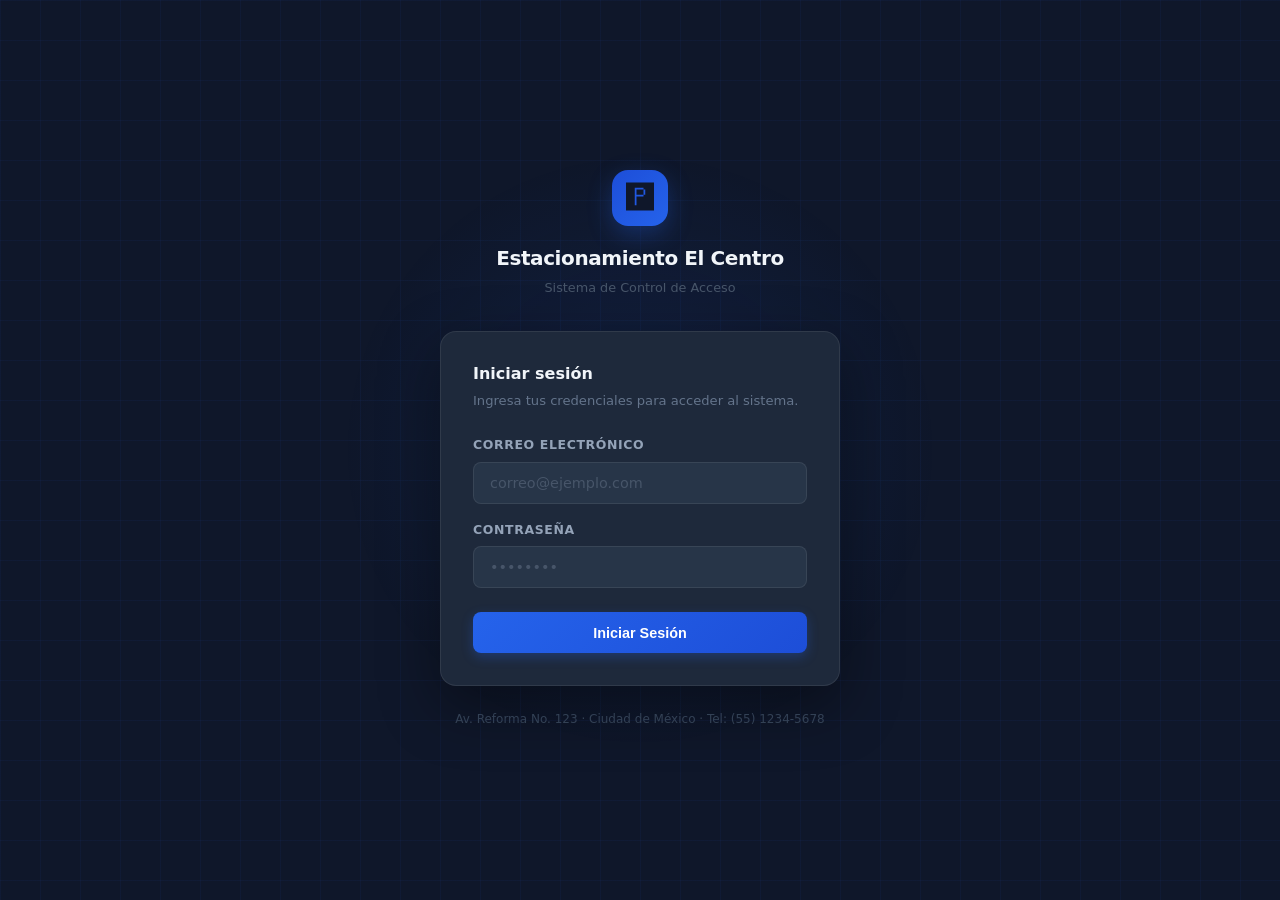
==== commit 76a02882: "fix: estilos y html" ====
--- a/public/configuracion.html
+++ b/public/configuracion.html
@@ -8,11 +8,10 @@
     <link rel="stylesheet" href="css/sidebar.css">
     <link rel="stylesheet" href="css/animaciones.css">
     <link rel="stylesheet" href="css/usuarios.css">
+    <link rel="stylesheet" href="css/configuracion.css">
     <link rel="stylesheet" href="css/toast.css">
-    <link rel="stylesheet" href="css/configuracion.css">
 </head>
 <body>
-
     <div class="mobile-topbar" id="mobile-topbar"></div>
     <div class="sidebar-overlay" id="sidebar-overlay"></div>
     <aside class="sidebar" id="sidebar"></aside>
@@ -22,11 +21,11 @@
 
             <div class="page-header">
                 <div>
-                    <h1>⚙️ Configuración</h1>
+                    <h1><i class="fa-solid fa-gear"></i> Configuración</h1>
                     <p class="page-subtitle">Personaliza los datos del negocio y los tickets</p>
                 </div>
                 <button id="btn-guardar-todo" class="btn btn-primary">
-                    💾 Guardar cambios
+                    <i class="fa-solid fa-floppy-disk"></i> Guardar cambios
                 </button>
             </div>
 
@@ -35,7 +34,7 @@
             <!-- Datos del negocio -->
             <div class="card-seccion">
                 <div class="seccion-header">
-                    <h2>🏢 Datos del Negocio</h2>
+                    <h2><i class="fa-solid fa-building"></i> Datos del Negocio</h2>
                 </div>
                 <div class="form-usuarios">
                     <div class="form-field">
@@ -48,11 +47,11 @@
                     </div>
                     <div class="form-field">
                         <label for="negocio_direccion">Dirección</label>
-                        <input type="text" id="negocio_direccion" placeholder="Ej. Av. Reforma No. 123, Col. Centro">
+                        <input type="text" id="negocio_direccion" placeholder="Ej. Av. Reforma No. 123">
                     </div>
                     <div class="form-field">
                         <label for="negocio_ciudad">Ciudad y C.P.</label>
-                        <input type="text" id="negocio_ciudad" placeholder="Ej. Ciudad de México, CDMX, C.P. 06000">
+                        <input type="text" id="negocio_ciudad" placeholder="Ej. Ciudad de México, C.P. 06000">
                     </div>
                     <div class="form-field">
                         <label for="negocio_telefono">Teléfono</label>
@@ -63,101 +62,167 @@
                         <input type="email" id="negocio_email" placeholder="correo@negocio.com">
                     </div>
                 </div>
-
-                <div class="form-field" style="margin-top:0.75rem; max-width:240px;">
-                    <label for="tarifa_por_hora">Tarifa por hora (MXN)</label>
-                    <input type="number" id="tarifa_por_hora" min="1" step="0.50"
-                           placeholder="Ej. 25.50"
-                           style="text-transform:none;">
+                <div class="form-field" style="max-width:240px;">
+                    <label for="tarifa_normal_precio">Tarifa por hora (MXN)</label>
+                    <input type="number" id="tarifa_normal_precio" min="1" step="0.50" placeholder="25.50" style="text-transform:none;">
                 </div>
             </div>
 
             <!-- Configuración de tickets -->
             <div class="card-seccion">
                 <div class="seccion-header">
-                    <h2>🎫 Configuración de Tickets</h2>
-                </div>
-
+                    <h2><i class="fa-solid fa-ticket"></i> Configuración de Tickets</h2>
+                </div>
                 <div class="form-usuarios" style="margin-bottom:1rem;">
                     <div class="form-field">
                         <label for="ticket_titulo_entrada">Título ticket de entrada</label>
-                        <input type="text" id="ticket_titulo_entrada"
-                               placeholder="Ej. TICKET DE ENTRADA"
-                               style="text-transform:uppercase;">
+                        <input type="text" id="ticket_titulo_entrada" placeholder="Ej. TICKET DE ENTRADA" style="text-transform:uppercase;">
                     </div>
                     <div class="form-field">
                         <label for="ticket_titulo_salida">Título comprobante de salida</label>
-                        <input type="text" id="ticket_titulo_salida"
-                               placeholder="Ej. COMPROBANTE DE SALIDA"
-                               style="text-transform:uppercase;">
+                        <input type="text" id="ticket_titulo_salida" placeholder="Ej. COMPROBANTE DE SALIDA" style="text-transform:uppercase;">
                     </div>
                     <div class="form-field">
                         <label for="ticket_pie_entrada">Mensaje pie — entrada</label>
-                        <input type="text" id="ticket_pie_entrada"
-                               placeholder="Ej. Conserve este ticket hasta la salida">
+                        <input type="text" id="ticket_pie_entrada" placeholder="Ej. Conserve este ticket">
                     </div>
                     <div class="form-field">
                         <label for="ticket_pie_salida">Mensaje pie — salida</label>
-                        <input type="text" id="ticket_pie_salida"
-                               placeholder="Ej. Gracias por su visita">
-                    </div>
-                </div>
-
-                <!-- Color y opciones -->
-                <div style="display:flex; flex-wrap:wrap; gap:1.5rem; align-items:flex-start;">
-
+                        <input type="text" id="ticket_pie_salida" placeholder="Ej. Gracias por su visita">
+                    </div>
+                </div>
+
+                <div style="display:flex;flex-wrap:wrap;gap:1.5rem;align-items:flex-start;">
                     <div class="form-field" style="flex:0 0 auto;">
-                        <label for="ticket_color">Color principal del ticket</label>
-                        <div style="display:flex; align-items:center; gap:0.75rem; margin-top:0.35rem;">
-                            <input type="color" id="ticket_color"
-                                   style="width:48px; height:38px; padding:2px; border-radius:6px;
-                                          border:1px solid var(--border-color); cursor:pointer;">
-                            <input type="text" id="ticket_color_hex"
-                                   placeholder="#2D3748" maxlength="7"
-                                   style="width:100px; text-transform:uppercase;">
-                        </div>
-                    </div>
-
-                    <div style="display:flex; flex-direction:column; gap:1rem; padding-top:0.25rem;">
+                        <label>Color principal del ticket</label>
+                        <div style="display:flex;align-items:center;gap:0.75rem;margin-top:0.35rem;">
+                            <input type="color" id="ticket_color" style="width:48px;height:38px;padding:2px;border-radius:6px;border:1px solid var(--border-color);cursor:pointer;">
+                            <input type="text" id="ticket_color_hex" placeholder="#2D3748" maxlength="7" style="width:100px;text-transform:uppercase;">
+                        </div>
+                    </div>
+                    <div style="display:flex;flex-direction:column;gap:1rem;padding-top:0.25rem;">
                         <label class="toggle-opcion">
                             <div class="toggle-opcion-texto">
                                 <span>Mostrar código QR</span>
                                 <small>El QR aparece en el ticket de entrada</small>
                             </div>
-                            <div class="toggle-track" id="track-qr">
-                                <div class="toggle-thumb"></div>
-                            </div>
+                            <div class="toggle-track" id="track-qr"><div class="toggle-thumb"></div></div>
                             <input type="hidden" id="ticket_mostrar_qr" value="1">
                         </label>
-
                         <label class="toggle-opcion">
                             <div class="toggle-opcion-texto">
                                 <span>Mostrar badge de cliente frecuente</span>
                                 <small>Muestra "FRECUENTE" en el ticket</small>
                             </div>
-                            <div class="toggle-track" id="track-frecuente">
-                                <div class="toggle-thumb"></div>
-                            </div>
+                            <div class="toggle-track" id="track-frecuente"><div class="toggle-thumb"></div></div>
                             <input type="hidden" id="ticket_mostrar_frecuente" value="1">
                         </label>
                     </div>
                 </div>
             </div>
 
-            <!-- Preview del ticket -->
-            <div class="card-seccion">
-                <div class="seccion-header">
-                    <h2>👁 Preview del Ticket</h2>
-                    <button id="btn-preview" class="btn-sm btn-outline">Actualizar preview</button>
-                </div>
-                <div id="preview-container"
-                     style="display:flex; gap:1.5rem; flex-wrap:wrap; justify-content:center;">
-                    <div id="preview-entrada" style="text-align:center;">
-                        <p style="font-size:0.75rem; color:#6b7280; margin-bottom:0.5rem;">Ticket de entrada</p>
+            <!-- Tarifas -->
+            <div class="card-seccion">
+                <div class="seccion-header">
+                    <h2><i class="fa-solid fa-coins"></i> Configuración de Tarifas</h2>
+                </div>
+
+                <div class="tarifa-bloque">
+                    <div class="tarifa-header">
+                        <div class="tarifa-info">
+                            <span class="tarifa-nombre">Tarifa Normal</span>
+                            <span class="tarifa-desc">Cobro estándar por hora</span>
+                        </div>
+                        <div class="toggle-track activo" id="track-normal-activa"><div class="toggle-thumb"></div></div>
+                        <input type="hidden" id="tarifa_normal_activa" value="1">
+                    </div>
+                    <div class="tarifa-campos">
+                        <div class="form-field">
+                            <label for="tarifa_normal_precio_cfg">Precio por hora (MXN)</label>
+                            <input type="number" id="tarifa_normal_precio_cfg" min="1" step="0.50" placeholder="25.50" style="text-transform:none;">
+                        </div>
+                    </div>
+                </div>
+
+                <div class="tarifa-bloque">
+                    <div class="tarifa-header">
+                        <div class="tarifa-info">
+                            <span class="tarifa-nombre">Fracción / Tolerancia</span>
+                            <span class="tarifa-desc">Minutos de gracia sin cobro</span>
+                        </div>
+                        <div class="toggle-track" id="track-fraccion-activa"><div class="toggle-thumb"></div></div>
+                        <input type="hidden" id="tarifa_fraccion_activa" value="0">
+                    </div>
+                    <div class="tarifa-campos">
+                        <div class="form-field">
+                            <label for="tarifa_fraccion_minutos">Minutos de gracia</label>
+                            <input type="number" id="tarifa_fraccion_minutos" min="0" max="60" step="5" placeholder="15" style="text-transform:none;">
+                        </div>
+                        <div class="form-field">
+                            <label for="tarifa_fraccion_precio">Precio fracción (MXN)</label>
+                            <input type="number" id="tarifa_fraccion_precio" min="0" step="0.50" placeholder="10.00" style="text-transform:none;">
+                        </div>
+                    </div>
+                </div>
+
+                <div class="tarifa-bloque">
+                    <div class="tarifa-header">
+                        <div class="tarifa-info">
+                            <span class="tarifa-nombre">Tarifa Nocturna</span>
+                            <span class="tarifa-desc">Precio especial en horario nocturno</span>
+                        </div>
+                        <div class="toggle-track" id="track-nocturna-activa"><div class="toggle-thumb"></div></div>
+                        <input type="hidden" id="tarifa_nocturna_activa" value="0">
+                    </div>
+                    <div class="tarifa-campos">
+                        <div class="form-field">
+                            <label for="tarifa_nocturna_precio">Precio por hora (MXN)</label>
+                            <input type="number" id="tarifa_nocturna_precio" min="1" step="0.50" placeholder="15.00" style="text-transform:none;">
+                        </div>
+                        <div class="form-field">
+                            <label for="tarifa_nocturna_hora_inicio">Hora inicio</label>
+                            <input type="time" id="tarifa_nocturna_hora_inicio" style="text-transform:none;">
+                        </div>
+                        <div class="form-field">
+                            <label for="tarifa_nocturna_hora_fin">Hora fin</label>
+                            <input type="time" id="tarifa_nocturna_hora_fin" style="text-transform:none;">
+                        </div>
+                    </div>
+                </div>
+
+                <div class="tarifa-bloque" style="border-bottom:none;">
+                    <div class="tarifa-header">
+                        <div class="tarifa-info">
+                            <span class="tarifa-nombre">Tope Día Completo</span>
+                            <span class="tarifa-desc">Cobro máximo sin importar las horas</span>
+                        </div>
+                        <div class="toggle-track" id="track-dia-activa"><div class="toggle-thumb"></div></div>
+                        <input type="hidden" id="tarifa_dia_activa" value="0">
+                    </div>
+                    <div class="tarifa-campos">
+                        <div class="form-field">
+                            <label for="tarifa_dia_maximo">Cobro máximo por día (MXN)</label>
+                            <input type="number" id="tarifa_dia_maximo" min="1" step="5" placeholder="120.00" style="text-transform:none;">
+                        </div>
+                    </div>
+                </div>
+            </div>
+
+            <!-- Preview tickets -->
+            <div class="card-seccion">
+                <div class="seccion-header">
+                    <h2><i class="fa-regular fa-eye"></i> Preview del Ticket</h2>
+                    <button id="btn-preview" class="btn btn-sm btn-outline">
+                        <i class="fa-solid fa-rotate"></i> Actualizar preview
+                    </button>
+                </div>
+                <div style="display:flex;gap:1.5rem;flex-wrap:wrap;justify-content:center;">
+                    <div style="text-align:center;">
+                        <p style="font-size:0.75rem;color:#64748b;margin-bottom:0.5rem;">Ticket de entrada</p>
                         <div id="preview-ticket-entrada" class="preview-ticket"></div>
                     </div>
-                    <div id="preview-salida" style="text-align:center;">
-                        <p style="font-size:0.75rem; color:#6b7280; margin-bottom:0.5rem;">Comprobante de salida</p>
+                    <div style="text-align:center;">
+                        <p style="font-size:0.75rem;color:#64748b;margin-bottom:0.5rem;">Comprobante de salida</p>
                         <div id="preview-ticket-salida" class="preview-ticket"></div>
                     </div>
                 </div>
--- a/public/styles.css
+++ b/public/styles.css
@@ -1,312 +1,265 @@
+/* styles.css — Base global */
+
+/* ── Variables ──────────────────────────────────────────────── */
 :root {
-    --primary-color: #2563eb;
-    --primary-hover: #1d4ed8;
-    --secondary-color: #10b981;
-    --secondary-hover: #059669;
-    --bg-color: #f3f4f6;
-    --card-bg: #ffffff;
-    --text-color: #1f2937;
-    --border-color: #e5e7eb;
-    --error-color: #ef4444;
-}
-
-* {
-    box-sizing: border-box;
+    --primary-color:   #2563eb;
+    --primary-hover:   #1d4ed8;
+    --secondary-color: #059669;
+    --error-color:     #ef4444;
+    --bg-color:        #f1f5f9;
+    --card-bg:         #ffffff;
+    --text-color:      #0f172a;
+    --text-secondary:  #64748b;
+    --border-color:    #e2e8f0;
+    --input-bg:        #ffffff;
+    --transition:      0.2s ease;
+}
+
+.dark-mode {
+    --bg-color:        #0f172a;
+    --card-bg:         #1a2235;
+    --text-color:      #e2e8f0;
+    --text-secondary:  #64748b;
+    --border-color:    rgba(255,255,255,0.07);
+    --input-bg:        #1e2d45;
+}
+
+/* ── Reset ──────────────────────────────────────────────────── */
+*, *::before, *::after { box-sizing: border-box; }
+body { margin: 0; font-family: system-ui,-apple-system,sans-serif; font-size: 0.9rem; line-height: 1.6; color: var(--text-color); background: var(--bg-color); transition: background-color 0.3s, color 0.3s; }
+h1,h2,h3,h4 { margin: 0; line-height: 1.3; }
+p  { margin: 0; }
+a  { color: var(--primary-color); }
+img { max-width: 100%; }
+
+/* ── Page header ────────────────────────────────────────────── */
+.page-header {
+    display: flex; justify-content: space-between; align-items: flex-start;
+    margin-bottom: 1.5rem; flex-wrap: wrap; gap: 0.75rem;
+}
+.page-header h1 {
+    font-size: 1.35rem; font-weight: 700;
+    color: var(--text-color);
+    display: flex; align-items: center; gap: 0.5rem;
+}
+.page-header h1 i { color: var(--primary-color); font-size: 1.2rem; }
+.page-subtitle { font-size: 0.82rem; color: var(--text-secondary); margin-top: 0.2rem; }
+
+/* ── Cards / secciones ──────────────────────────────────────── */
+.card-seccion, .seccion {
+    background: var(--card-bg);
+    border: 0.5px solid var(--border-color);
+    border-radius: 12px;
+    padding: 1.25rem 1.5rem;
+    margin-bottom: 1.25rem;
+    transition: background-color 0.3s, border-color 0.3s;
+}
+.seccion-header {
+    display: flex; justify-content: space-between; align-items: center;
+    margin-bottom: 1rem;
+}
+.seccion-header h2 {
+    font-size: 0.95rem; font-weight: 600;
+    color: var(--text-color);
+    display: flex; align-items: center; gap: 0.5rem;
     margin: 0;
-    padding: 0;
-}
-
-body {
-    font-family: system-ui, -apple-system, sans-serif;
-    background-color: var(--bg-color);
-    color: var(--text-color);
-    display: flex;
-    justify-content: center;
-    align-items: center;
-    min-height: 100vh;
-}
-
-.container {
+}
+.seccion-header h2 i { color: var(--primary-color); }
+
+/* ── Botones ────────────────────────────────────────────────── */
+.btn {
+    display: inline-flex; align-items: center; gap: 0.4rem;
+    padding: 0.55rem 1rem;
+    border-radius: 8px; border: none;
+    font-size: 0.85rem; font-weight: 600;
+    cursor: pointer;
+    transition: all 0.15s ease;
+    text-decoration: none;
+}
+.btn:active { transform: scale(0.97); }
+
+.btn-primary {
+    background: var(--primary-color); color: white;
+}
+.btn-primary:hover { background: var(--primary-hover); }
+
+.btn-secondary {
+    background: var(--secondary-color); color: white;
+}
+.btn-secondary:hover { background: #047857; }
+
+.btn-sm {
+    padding: 0.38rem 0.75rem;
+    font-size: 0.78rem; font-weight: 600;
+    border-radius: 7px; border: none; cursor: pointer;
+    display: inline-flex; align-items: center; gap: 0.35rem;
+    transition: all 0.15s;
+}
+.btn-outline, .btn-sm.btn-outline {
+    background: var(--card-bg);
+    border: 1px solid var(--border-color) !important;
+    color: var(--text-color);
+}
+.btn-outline:hover { background: var(--bg-color); }
+
+.btn-danger { background: #ef4444; color: white; }
+.btn-danger:hover { background: #dc2626; }
+.btn-editar { background: #eff6ff; color: #1d4ed8; border: 1px solid #bfdbfe; }
+.btn-editar:hover { background: #dbeafe; }
+
+/* Modo oscuro botones outline */
+.dark-mode .btn-outline,
+.dark-mode .btn-sm.btn-outline {
+    background: #1e3a6e !important;
+    border-color: #3b82f6 !important;
+    color: #93c5fd !important;
+}
+
+/* ── Formularios ────────────────────────────────────────────── */
+label, .form-label {
+    display: block;
+    font-size: 0.78rem; font-weight: 600;
+    text-transform: uppercase; letter-spacing: 0.05em;
+    color: var(--text-secondary);
+    margin-bottom: 0.35rem;
+}
+input, select, textarea {
     width: 100%;
-    max-width: 500px; /* Un poco más ancho para la tabla */
-    padding: 1rem;
-}
-
-.card {
-    background-color: var(--card-bg);
-    padding: 2rem;
-    border-radius: 12px;
-    box-shadow: 0 4px 6px -1px rgba(0, 0, 0, 0.1), 0 2px 4px -1px rgba(0, 0, 0, 0.06);
-}
-
-h1 {
-    font-size: 1.5rem;
-    margin-bottom: 1.5rem;
-    text-align: center;
-}
-
-.form-group {
-    display: flex;
-    flex-direction: column;
-    gap: 1rem;
-    margin-bottom: 1rem;
-}
-
-label {
-    font-weight: 500;
+    padding: 0.6rem 0.875rem;
+    background: var(--input-bg);
+    border: 1px solid var(--border-color);
+    border-radius: 8px;
+    color: var(--text-color);
     font-size: 0.875rem;
-}
-
-input {
-    padding: 0.75rem;
-    border: 1px solid var(--border-color);
-    border-radius: 6px;
-    font-size: 1rem;
-    text-transform: uppercase;
-    transition: border-color 0.2s;
-}
-
-input:focus {
+    font-family: inherit;
+    transition: border-color 0.2s, box-shadow 0.2s, background-color 0.3s;
+}
+input:focus, select:focus, textarea:focus {
     outline: none;
     border-color: var(--primary-color);
-    box-shadow: 0 0 0 3px rgba(37, 99, 235, 0.1);
-}
-
-.button-group {
-    display: flex;
-    gap: 0.5rem;
-    margin-top: 0.5rem;
-}
-
-.btn {
-    flex: 1;
-    padding: 0.75rem;
-    border: none;
-    border-radius: 6px;
-    font-weight: 600;
-    cursor: pointer;
-    color: white;
-    transition: background-color 0.2s;
-}
-
-.btn-primary {
-    background-color: var(--primary-color);
-}
-
-.btn-primary:hover {
-    background-color: var(--primary-hover);
-}
-
-.btn-secondary {
-    background-color: var(--secondary-color);
-}
-
-.btn-secondary:hover {
-    background-color: var(--secondary-hover);
-}
-
-.resultado {
-    margin-top: 1.5rem;
-    padding: 1rem;
-    border-radius: 6px;
-    background-color: #f8fafc;
-    border: 1px solid var(--border-color);
-    font-size: 0.875rem;
-}
-
-.resultado.oculto {
-    display: none;
-}
-
-.resultado.error {
-    background-color: #fef2f2;
-    border-color: var(--error-color);
-    color: var(--error-color);
-}
-
-.ticket-row {
-    display: flex;
-    justify-content: space-between;
-    margin-bottom: 0.5rem;
-}
-
-.ticket-total {
-    font-weight: bold;
-    font-size: 1.1rem;
-    border-top: 1px solid var(--border-color);
-    padding-top: 0.5rem;
-    margin-top: 0.5rem;
-}
-
-/* --- Estilos para la Tabla de Vehículos --- */
-
-.lista-seccion {
-    margin-top: 2rem;
-    border-top: 2px solid var(--border-color);
-    padding-top: 1.5rem;
-}
-
-.lista-seccion h2 {
-    font-size: 1.1rem;
-    margin-bottom: 1rem;
-    color: var(--text-color);
-    text-align: center;
-}
-
-.tabla-contenedor {
-    width: 100%;
-    overflow-x: auto; /* Permite scroll si la pantalla es muy chica */
-    border-radius: 8px;
-    border: 1px solid var(--border-color);
-}
-
-table {
-    width: 100%;
-    border-collapse: collapse;
-    background-color: white;
-}
-
-th {
-    background-color: #f9fafb;
-    padding: 0.75rem;
+    box-shadow: 0 0 0 3px rgba(37,99,235,0.12);
+}
+input::placeholder { color: #94a3b8; }
+
+.form-field { margin-bottom: 0.875rem; }
+.form-usuarios {
+    display: grid;
+    grid-template-columns: repeat(auto-fit, minmax(200px, 1fr));
+    gap: 0.875rem;
+    margin-bottom: 0.875rem;
+}
+
+/* ── Tablas ─────────────────────────────────────────────────── */
+table { width: 100%; border-collapse: collapse; font-size: 0.875rem; }
+.tabla-usuarios th, .tabla-dashboard th {
+    background: #f8fafc;
+    padding: 0.65rem 0.875rem;
     text-align: left;
-    font-size: 0.75rem;
-    text-transform: uppercase;
-    letter-spacing: 0.05em;
-    color: #6b7280;
-    border-bottom: 2px solid var(--border-color);
-}
-
-td {
-    padding: 0.75rem;
-    font-size: 0.9rem;
+    font-size: 0.72rem; font-weight: 600;
+    text-transform: uppercase; letter-spacing: 0.05em;
+    color: var(--text-secondary);
     border-bottom: 1px solid var(--border-color);
-    color: var(--text-color);
-}
-
-tr:last-child td {
-    border-bottom: none;
-}
-
-tr:hover {
-    background-color: #f3f4f6; /* Efecto hover en las filas */
-}
-
-/* Badge para la matrícula */
+}
+.tabla-usuarios td, .tabla-dashboard td {
+    padding: 0.75rem 0.875rem;
+    border-bottom: 0.5px solid var(--border-color);
+    color: var(--text-color);
+}
+.tabla-usuarios tr:last-child td, .tabla-dashboard tr:last-child td { border-bottom: none; }
+.tabla-usuarios tr:hover td, .tabla-dashboard tr:hover td { background: #f8fafc; }
+
+/* Dark mode tablas */
+.dark-mode .tabla-usuarios th,
+.dark-mode .tabla-dashboard th { background: #182030; color: #475569; border-color: rgba(255,255,255,0.06); }
+.dark-mode .tabla-usuarios td,
+.dark-mode .tabla-dashboard td { border-color: rgba(255,255,255,0.04); color: #94a3b8; }
+.dark-mode .tabla-usuarios tr:hover td,
+.dark-mode .tabla-dashboard tr:hover td { background: #1e2d45; }
+
+.td-cargando { text-align: center; padding: 2rem; color: #94a3b8; }
+.col-accion  { text-align: center; width: 120px; }
+
+/* ── Badges ─────────────────────────────────────────────────── */
 .badge-matricula {
-    background-color: #e0e7ff;
-    color: #4338ca;
-    padding: 0.25rem 0.5rem;
-    border-radius: 4px;
-    font-weight: bold;
-    font-family: monospace;
-}
-
-.btn-tabla-salida {
-    background-color: var(--secondary-color);
-    color: white;
-    border: none;
-    padding: 4px 8px;
-    border-radius: 4px;
-    font-size: 0.75rem;
-    cursor: pointer;
-    font-weight: 600;
-    transition: background-color 0.2s;
-}
-
-.btn-tabla-salida:hover {
-    background-color: var(--secondary-hover);
-}
-
-.col-acciones {
-    text-align: center;
-    width: 80px;
-}
-
-/* --- Estilos del Modal --- */
-.modal-overlay {
-    position: fixed;
-    top: 0;
-    left: 0;
-    width: 100%;
-    height: 100%;
-    background-color: rgba(0, 0, 0, 0.5); /* Fondo oscuro transparente */
-    display: flex;
-    justify-content: center;
-    align-items: center;
-    z-index: 1000;
-    backdrop-filter: blur(2px);
-}
-
-.modal-content {
-    background-color: var(--card-bg);
-    padding: 1.5rem;
-    border-radius: 12px;
-    width: 90%;
-    max-width: 400px;
-    box-shadow: 0 20px 25px -5px rgba(0, 0, 0, 0.1);
-}
-
-.modal-header h3 {
-    margin-bottom: 1rem;
-    color: var(--text-color);
-}
-
-.modal-info {
-    margin: 1.5rem 0;
-    padding: 1rem;
-    background-color: #f0f4ff;
-    border-radius: 8px;
-    text-align: center;
-    font-weight: bold;
-    font-size: 1.2rem;
-    color: var(--primary-color);
-}
-
-.modal-footer {
-    display: flex;
-    gap: 1rem;
-}
-
-.btn-cancelar {
-    background-color: #9ca3af;
-}
-
-.btn-cancelar:hover {
-    background-color: #6b7280;
-}
-
-.oculto {
-    display: none !important;
-}
-/* ── Buscador sticky ────────────────────────────────────────── */
-.buscador-sticky {
-    position: sticky;
-    top: 0;
-    z-index: 100;
-    background: var(--bg-color);
-    padding: 0.75rem 0;
-    margin-bottom: 0.5rem;
-}
-
-.buscador-sticky input {
-    width: 100%;
-    padding: 0.75rem 1rem 0.75rem 2.5rem;
-    border: 1px solid var(--border-color);
-    border-radius: 8px;
-    font-size: 0.95rem;
-    text-transform: uppercase;
-    background: white url("data:image/svg+xml,%3Csvg xmlns='http://www.w3.org/2000/svg' width='16' height='16' viewBox='0 0 24 24' fill='none' stroke='%239ca3af' stroke-width='2'%3E%3Ccircle cx='11' cy='11' r='8'/%3E%3Cpath d='m21 21-4.35-4.35'/%3E%3C/svg%3E") no-repeat 0.75rem center;
-    transition: border-color 0.2s, box-shadow 0.2s;
-}
-
-.buscador-sticky input:focus {
-    outline: none;
-    border-color: var(--primary-color);
-    box-shadow: 0 0 0 3px rgba(37, 99, 235, 0.1);
-}
-
-/* Sombra al hacer scroll para indicar que está fijo */
-.buscador-sticky.scrolled {
-    box-shadow: 0 4px 12px rgba(0, 0, 0, 0.08);
+    background: #eff6ff; color: #1d4ed8;
+    padding: 0.2rem 0.55rem;
+    border-radius: 5px; font-weight: 700;
+    font-family: monospace; font-size: 0.85rem;
+}
+.dark-mode .badge-matricula { background: #162844; color: #60a5fa; }
+
+.badge-activo   { background: #dcfce7; color: #166534; padding: 0.2rem 0.6rem; border-radius: 999px; font-size: 0.75rem; font-weight: 700; }
+.badge-inactivo { background: #f1f5f9; color: #64748b; padding: 0.2rem 0.6rem; border-radius: 999px; font-size: 0.75rem; font-weight: 700; }
+.badge-rol      { padding: 0.2rem 0.6rem; border-radius: 999px; font-size: 0.75rem; font-weight: 700; }
+.badge-admin    { background: #ede9fe; color: #6d28d9; }
+.badge-cajero   { background: #dcfce7; color: #065f46; }
+
+.dark-mode .badge-activo   { background: #052e16; color: #4ade80; }
+.dark-mode .badge-inactivo { background: #1e293b; color: #475569; }
+.dark-mode .badge-admin    { background: #1e1b4b; color: #a5b4fc; }
+.dark-mode .badge-cajero   { background: #052e16; color: #4ade80; }
+
+/* ── Btn cobrar ─────────────────────────────────────────────── */
+.btn-tabla-salida, .btn-cobrar {
+    background: #f0fdf4; color: #059669;
+    border: 1px solid #a7f3d0;
+    padding: 0.25rem 0.65rem;
+    border-radius: 6px; font-size: 0.78rem; font-weight: 600;
+    cursor: pointer; transition: all 0.15s;
+}
+.btn-tabla-salida:hover, .btn-cobrar:hover { background: #dcfce7; }
+.dark-mode .btn-tabla-salida,
+.dark-mode .btn-cobrar {
+    background: #052e16 !important; color: #4ade80 !important;
+    border-color: #166534 !important;
+}
+
+/* ── Stats grid ─────────────────────────────────────────────── */
+.stats-grid {
+    display: grid;
+    grid-template-columns: repeat(auto-fit, minmax(160px,1fr));
+    gap: 1rem; margin-bottom: 1.5rem;
+}
+.stat-card {
+    background: var(--card-bg);
+    border: 0.5px solid var(--border-color);
+    border-top: 3px solid var(--stat-color, var(--primary-color));
+    border-radius: 12px; padding: 1rem 1.125rem;
+    transition: background-color 0.3s, border-color 0.3s;
+}
+.stat-icon  { font-size: 1.2rem; margin-bottom: 0.4rem; }
+.stat-valor { font-size: 1.6rem; font-weight: 700; color: var(--stat-color, var(--primary-color)); line-height: 1.1; }
+.stat-label { font-size: 0.75rem; color: var(--text-secondary); margin-top: 0.25rem; }
+
+/* ── Mensajes ───────────────────────────────────────────────── */
+.usuario-msg { padding: 0.65rem 1rem; border-radius: 8px; font-size: 0.85rem; margin-bottom: 1rem; }
+.usuario-msg.exito { background: #f0fdf4; color: #166534; border: 1px solid #bbf7d0; }
+.usuario-msg.error { background: #fef2f2; color: #991b1b; border: 1px solid #fecaca; }
+.usuario-msg.oculto { display: none; }
+
+/* ── Resultado operaciones ──────────────────────────────────── */
+.resultado { padding: 0.875rem 1rem; border-radius: 8px; margin-top: 0.75rem; font-size: 0.875rem; }
+.resultado.exito { background: #f0fdf4; border: 1px solid #bbf7d0; color: #166534; }
+.resultado.error { background: #fef2f2; border: 1px solid #fecaca; color: #991b1b; }
+.resultado.oculto { display: none; }
+
+/* ── Inputs dark mode ───────────────────────────────────────── */
+.dark-mode input,
+.dark-mode select,
+.dark-mode textarea {
+    background: #1e2d45;
+    border-color: rgba(255,255,255,0.1);
+    color: #e2e8f0;
+}
+.dark-mode input::placeholder { color: #475569; }
+.dark-mode input:focus,
+.dark-mode select:focus { border-color: #3b82f6; box-shadow: 0 0 0 3px rgba(59,130,246,0.15); }
+
+/* ── Misc ───────────────────────────────────────────────────── */
+.dot-live { display: inline-flex; align-items: center; gap: 0.35rem; font-size: 0.75rem; color: #22c55e; font-weight: 600; }
+.dot-live i { font-size: 0.5rem; animation: pulse-dot 1.5s ease-in-out infinite; }
+@keyframes pulse-dot { 0%,100%{opacity:1;} 50%{opacity:0.4;} }
+
+@media (prefers-reduced-motion: reduce) {
+    *, *::before, *::after { animation-duration: 0.01ms !important; transition-duration: 0.01ms !important; }
 }
--- a/public/css/sidebar.css
+++ b/public/css/sidebar.css
@@ -1,21 +1,19 @@
 /* ── Variables del sidebar ──────────────────────────────────── */
 :root {
     --sidebar-width: 240px;
-    --sidebar-bg: #0f172a;
-    --sidebar-text: #94a3b8;
+    --sidebar-bg: #0b1120;
+    --sidebar-text: #64748b;
     --sidebar-text-hover: #f1f5f9;
-    --sidebar-active-bg: rgba(37, 99, 235, 0.15);
+    --sidebar-active-bg: rgba(37,99,235,0.12);
     --sidebar-active-text: #60a5fa;
     --sidebar-active-border: #2563eb;
-    --sidebar-header-text: #f1f5f9;
     --topbar-height: 56px;
 }
 
-/* ── Reset del body para layout con sidebar ─────────────────── */
 body {
     display: flex;
     min-height: 100vh;
-    background-color: var(--bg-color);
+    background-color: var(--bg-color, #f1f5f9);
     align-items: stretch;
     padding: 0;
 }
@@ -23,19 +21,19 @@
 /* ── Sidebar ────────────────────────────────────────────────── */
 .sidebar {
     position: fixed;
-    top: 0;
-    left: 0;
+    top: 0; left: 0;
     width: var(--sidebar-width);
     height: 100vh;
+    height: 100dvh;
     background: var(--sidebar-bg);
     display: flex;
     flex-direction: column;
     z-index: 200;
-    transition: transform 0.3s cubic-bezier(0.4, 0, 0.2, 1);
+    transition: transform 0.3s cubic-bezier(0.4,0,0.2,1);
     overflow: hidden;
 }
 
-/* Logo / Brand */
+/* Brand */
 .sidebar-brand {
     display: flex;
     align-items: center;
@@ -43,78 +41,54 @@
     padding: 1.25rem 1.25rem 1rem;
     border-bottom: 1px solid rgba(255,255,255,0.06);
     text-decoration: none;
+    flex-shrink: 0;
 }
 
 .sidebar-brand-icon {
-    width: 36px;
-    height: 36px;
-    background: var(--primary-color);
+    width: 34px; height: 34px;
+    background: #2563eb;
     border-radius: 8px;
-    display: flex;
-    align-items: center;
-    justify-content: center;
-    font-size: 1.1rem;
-    flex-shrink: 0;
-}
-
-.sidebar-brand-text {
-    display: flex;
-    flex-direction: column;
-    line-height: 1.2;
-}
-
-.sidebar-brand-name {
-    font-size: 0.9rem;
-    font-weight: 700;
-    color: var(--sidebar-header-text);
-    letter-spacing: -0.01em;
-}
-
-.sidebar-brand-sub {
-    font-size: 0.65rem;
-    color: var(--sidebar-text);
-    text-transform: uppercase;
-    letter-spacing: 0.08em;
-}
-
-/* Secciones de navegación */
+    display: flex; align-items: center; justify-content: center;
+    font-size: 1rem; color: white; flex-shrink: 0;
+}
+
+.sidebar-brand-text { display: flex; flex-direction: column; line-height: 1.2; }
+.sidebar-brand-name { font-size: 0.875rem; font-weight: 700; color: #f1f5f9; letter-spacing: -0.01em; }
+.sidebar-brand-sub  { font-size: 0.65rem; color: #475569; text-transform: uppercase; letter-spacing: 0.08em; }
+
+/* Nav */
 .sidebar-nav {
     flex: 1;
     overflow-y: auto;
     padding: 0.75rem 0;
-    scrollbar-width: none;
-}
-
-.sidebar-nav::-webkit-scrollbar { display: none; }
+    min-height: 0;
+    scrollbar-width: thin;
+    scrollbar-color: rgba(255,255,255,0.08) transparent;
+}
+.sidebar-nav::-webkit-scrollbar { width: 3px; }
+.sidebar-nav::-webkit-scrollbar-track { background: transparent; }
+.sidebar-nav::-webkit-scrollbar-thumb { background: rgba(255,255,255,0.08); border-radius: 999px; }
 
 .sidebar-section-label {
-    font-size: 0.65rem;
-    font-weight: 700;
-    text-transform: uppercase;
-    letter-spacing: 0.1em;
-    color: #475569;
+    display: block;
+    font-size: 0.65rem; font-weight: 700;
+    text-transform: uppercase; letter-spacing: 0.1em;
+    color: #334155;
     padding: 0.75rem 1.25rem 0.35rem;
 }
 
-/* Links de navegación */
 .sidebar-link {
-    display: flex;
-    align-items: center;
-    gap: 0.75rem;
+    display: flex; align-items: center; gap: 0.75rem;
     padding: 0.6rem 1.25rem;
     color: var(--sidebar-text);
     text-decoration: none;
-    font-size: 0.875rem;
-    font-weight: 500;
+    font-size: 0.875rem; font-weight: 500;
     border-left: 3px solid transparent;
     transition: all 0.15s ease;
     cursor: pointer;
     background: none;
-    border-top: none;
-    border-right: none;
-    border-bottom: none;
-    width: 100%;
-    text-align: left;
+    border-top: none; border-right: none; border-bottom: none;
+    width: 100%; text-align: left;
 }
 
 .sidebar-link:hover {
@@ -130,287 +104,182 @@
 }
 
 .sidebar-link-icon {
-    font-size: 1rem;
-    width: 20px;
-    text-align: center;
-    flex-shrink: 0;
+    width: 18px; text-align: center; flex-shrink: 0;
+    font-size: 0.875rem;
 }
 
 .sidebar-link-label { flex: 1; }
 
 .sidebar-link-badge {
     font-size: 0.65rem;
-    background: var(--primary-color);
-    color: white;
+    background: #2563eb; color: white;
+    padding: 0.1rem 0.45rem;
+    border-radius: 999px; font-weight: 700;
+}
+
+.sidebar-badge-counter {
+    background: #22c55e; color: white;
+    font-size: 0.65rem; font-weight: 700;
     padding: 0.1rem 0.45rem;
     border-radius: 999px;
-    font-weight: 700;
-}
-
-/* Separador */
+    margin-left: auto; min-width: 18px; text-align: center;
+    transition: all 0.3s ease;
+}
+.sidebar-badge-counter.zero { background: #334155; }
+
 .sidebar-divider {
     height: 1px;
     background: rgba(255,255,255,0.06);
     margin: 0.5rem 0;
 }
 
-/* Footer del sidebar: info de usuario */
+/* Dark mode toggle */
+.dark-toggle {
+    display: flex; align-items: center; gap: 0.5rem;
+    padding: 0.6rem 1.25rem;
+    cursor: pointer; user-select: none;
+    width: 100%; background: none; border: none;
+    text-align: left; transition: background 0.15s;
+}
+.dark-toggle:hover { background: rgba(255,255,255,0.04); }
+.dark-toggle-label { font-size: 0.78rem; color: #64748b; flex: 1; }
+.dark-toggle-track {
+    width: 32px; height: 18px; background: #374151;
+    border-radius: 999px; position: relative;
+    transition: background 0.2s ease; flex-shrink: 0;
+}
+.dark-toggle-track.activo { background: #2563eb; }
+.dark-toggle-thumb {
+    position: absolute; top: 2px; left: 2px;
+    width: 14px; height: 14px;
+    background: white; border-radius: 50%;
+    transition: transform 0.2s cubic-bezier(0.34,1.56,0.64,1);
+}
+.dark-toggle-track.activo .dark-toggle-thumb { transform: translateX(14px); }
+
+/* Footer */
 .sidebar-footer {
     padding: 0.75rem 1.25rem;
     border-top: 1px solid rgba(255,255,255,0.06);
-    display: flex;
-    align-items: center;
-    gap: 0.75rem;
+    display: flex; align-items: center; gap: 0.75rem;
+    flex-shrink: 0;
 }
 
 .sidebar-avatar {
-    width: 32px;
-    height: 32px;
-    border-radius: 50%;
-    background: linear-gradient(135deg, #2563eb, #7c3aed);
-    display: flex;
-    align-items: center;
-    justify-content: center;
-    font-size: 0.75rem;
-    font-weight: 700;
-    color: white;
-    flex-shrink: 0;
-}
-
-.sidebar-user-info {
-    flex: 1;
-    min-width: 0;
-}
-
+    width: 32px; height: 32px; border-radius: 50%;
+    background: linear-gradient(135deg,#2563eb,#7c3aed);
+    display: flex; align-items: center; justify-content: center;
+    font-size: 0.75rem; font-weight: 700; color: white; flex-shrink: 0;
+}
+
+.sidebar-user-info { flex: 1; min-width: 0; }
 .sidebar-user-name {
-    font-size: 0.8rem;
-    font-weight: 600;
-    color: var(--sidebar-header-text);
+    font-size: 0.8rem; font-weight: 600; color: #f1f5f9;
+    white-space: nowrap; overflow: hidden; text-overflow: ellipsis;
+}
+.sidebar-user-rol { font-size: 0.65rem; color: #475569; text-transform: capitalize; }
+
+/* Logout button con tooltip */
+.sidebar-logout-btn {
+    position: relative;
+    background: none; border: none;
+    color: #475569; cursor: pointer;
+    padding: 0.4rem; border-radius: 6px;
+    font-size: 0.9rem; line-height: 1;
+    transition: color 0.15s, background 0.15s;
+}
+.sidebar-logout-btn:hover {
+    color: #f87171;
+    background: rgba(239,68,68,0.12);
+}
+.sidebar-logout-btn::after {
+    content: 'Cerrar sesión';
+    position: absolute;
+    bottom: calc(100% + 6px);
+    right: 0;
+    background: #1e293b;
+    color: #f1f5f9;
+    font-size: 0.7rem;
     white-space: nowrap;
-    overflow: hidden;
-    text-overflow: ellipsis;
-}
-
-.sidebar-user-rol {
-    font-size: 0.65rem;
-    color: var(--sidebar-text);
-    text-transform: capitalize;
-}
-
-.sidebar-logout-btn {
-    background: none;
-    border: none;
-    color: #475569;
-    cursor: pointer;
-    padding: 0.25rem;
-    border-radius: 4px;
-    font-size: 1rem;
-    line-height: 1;
-    transition: color 0.15s;
-}
-
-.sidebar-logout-btn:hover { color: #ef4444; }
+    padding: 4px 8px;
+    border-radius: 5px;
+    border: 1px solid rgba(255,255,255,0.08);
+    opacity: 0;
+    pointer-events: none;
+    transition: opacity 0.15s;
+}
+.sidebar-logout-btn:hover::after { opacity: 1; }
 
 /* ── Topbar móvil ───────────────────────────────────────────── */
 .mobile-topbar {
     display: none;
-    position: fixed;
-    top: 0;
-    left: 0;
-    right: 0;
+    position: fixed; top: 0; left: 0; right: 0;
     height: var(--topbar-height);
     background: var(--sidebar-bg);
     align-items: center;
-    padding: 0 1rem;
-    gap: 1rem;
+    padding: 0 1rem; gap: 1rem;
     z-index: 199;
     border-bottom: 1px solid rgba(255,255,255,0.06);
 }
-
-.mobile-topbar-brand {
-    display: flex;
-    align-items: center;
-    gap: 0.5rem;
-    flex: 1;
-    text-decoration: none;
-}
-
-.mobile-topbar-title {
-    font-size: 0.9rem;
-    font-weight: 700;
-    color: var(--sidebar-header-text);
-}
+.mobile-topbar-brand { display: flex; align-items: center; gap: 0.5rem; flex: 1; text-decoration: none; }
+.mobile-topbar-title { font-size: 0.9rem; font-weight: 700; color: #f1f5f9; }
 
 .hamburger {
-    background: none;
-    border: none;
-    cursor: pointer;
-    display: flex;
-    flex-direction: column;
-    gap: 5px;
-    padding: 4px;
-}
-
+    background: none; border: none; cursor: pointer;
+    display: flex; flex-direction: column; gap: 5px; padding: 4px;
+}
 .hamburger span {
-    display: block;
-    width: 22px;
-    height: 2px;
-    background: var(--sidebar-text);
-    border-radius: 2px;
+    display: block; width: 22px; height: 2px;
+    background: #64748b; border-radius: 2px;
     transition: all 0.3s ease;
 }
-
 .hamburger.open span:nth-child(1) { transform: translateY(7px) rotate(45deg); }
 .hamburger.open span:nth-child(2) { opacity: 0; }
 .hamburger.open span:nth-child(3) { transform: translateY(-7px) rotate(-45deg); }
 
-/* ── Overlay móvil ──────────────────────────────────────────── */
 .sidebar-overlay {
-    display: none;
-    position: fixed;
-    inset: 0;
-    background: rgba(0,0,0,0.5);
-    z-index: 199;
+    display: none; position: fixed; inset: 0;
+    background: rgba(0,0,0,0.5); z-index: 199;
     backdrop-filter: blur(2px);
 }
-
 .sidebar-overlay.visible { display: block; }
 
-/* ── Contenido principal ────────────────────────────────────── */
+/* ── Main content ───────────────────────────────────────────── */
 .main-content {
     flex: 1;
     margin-left: var(--sidebar-width);
     min-height: 100vh;
-    display: flex;
-    flex-direction: column;
+    display: flex; flex-direction: column;
     min-width: 0;
 }
-
 .main-inner {
-    padding: 2rem 1.5rem;
-    max-width: 900px;
-    width: 100%;
-    margin: 0 auto;
-}
-
-/* ── Responsivo ─────────────────────────────────────────────── */
+    padding: 2rem 1.75rem;
+    max-width: 960px;
+    width: 100%; margin: 0 auto;
+}
+
+/* ── Responsive ─────────────────────────────────────────────── */
 @media (max-width: 768px) {
     .sidebar {
         transform: translateX(-100%);
-    }
-
+        height: 100vh; height: 100dvh;
+        display: flex; flex-direction: column; overflow: hidden;
+    }
     .sidebar.open {
         transform: translateX(0);
         box-shadow: 4px 0 24px rgba(0,0,0,0.4);
     }
-
-    .mobile-topbar {
-        display: flex;
-    }
-
-    .main-content {
-        margin-left: 0;
-        padding-top: var(--topbar-height);
-    }
-
-    .main-inner {
-        padding: 1.25rem 1rem;
-    }
-}
-
-/* ── AGREGAR AL FINAL DE css/sidebar.css ─────────────────────
-   Estilos para el toggle de modo oscuro y badge de contador    */
-
-/* Toggle modo oscuro */
-.dark-toggle {
-    display: flex;
-    align-items: center;
-    gap: 0.5rem;
-    padding: 0.6rem 1.25rem;
-    cursor: pointer;
-    user-select: none;
-    width: 100%;
-    background: none;
-    border: none;
-    text-align: left;
-    transition: background 0.15s;
-}
-
-.dark-toggle:hover { background: rgba(255,255,255,0.04); }
-
-.dark-toggle-label {
-    font-size: 0.78rem;
-    color: #94a3b8;
-    flex: 1;
-}
-
-.dark-toggle-track {
-    width: 32px;
-    height: 18px;
-    background: #374151;
-    border-radius: 999px;
-    position: relative;
-    transition: background 0.2s ease;
-    flex-shrink: 0;
-}
-
-.dark-toggle-track.activo { background: #2563eb; }
-
-.dark-toggle-thumb {
-    position: absolute;
-    top: 2px;
-    left: 2px;
-    width: 14px;
-    height: 14px;
-    background: white;
-    border-radius: 50%;
-    transition: transform 0.2s cubic-bezier(0.34, 1.56, 0.64, 1);
-}
-
-.dark-toggle-track.activo .dark-toggle-thumb {
-    transform: translateX(14px);
-}
-
-/* Badge contador de autos */
-.sidebar-badge-counter {
-    background: #22c55e;
-    color: white;
-    font-size: 0.65rem;
-    font-weight: 700;
-    padding: 0.1rem 0.45rem;
-    border-radius: 999px;
-    margin-left: auto;
-    min-width: 18px;
-    text-align: center;
-    transition: all 0.3s ease;
-}
-
-.sidebar-badge-counter.zero { background: #374151; }
-
-@media (max-width: 768px) {
-    .sidebar {
-        display: flex;
-        flex-direction: column;
-        height: 100vh;
-        height: 100dvh; /* dynamic viewport height — fix para móviles */
-        overflow: hidden;
-    }
- 
     .sidebar-nav {
-        flex: 1;
-        overflow-y: auto;
+        flex: 1; overflow-y: auto;
         -webkit-overflow-scrolling: touch;
-        /* Espacio extra al final para que no tape el footer */
-        padding-bottom: 0.5rem;
-    }
- 
+        padding-bottom: 0.5rem; min-height: 0;
+    }
     .sidebar-footer {
-        flex-shrink: 0;  /* nunca se comprime */
-        position: relative;
-        z-index: 1;
-        /* Sombra para separarlo visualmente del nav */
+        flex-shrink: 0; position: relative; z-index: 1;
         box-shadow: 0 -1px 0 rgba(255,255,255,0.06);
-        /* Padding extra para safe area en iPhones con notch */
         padding-bottom: max(0.75rem, env(safe-area-inset-bottom));
     }
+    .mobile-topbar { display: flex; }
+    .main-content { margin-left: 0; padding-top: var(--topbar-height); }
+    .main-inner { padding: 1.25rem 1rem; }
 }
--- a/public/css/animaciones.css
+++ b/public/css/animaciones.css
@@ -1,370 +1,111 @@
-/* css/animaciones.css — Animaciones globales y modo oscuro */
+/* css/animaciones.css — Animaciones y modo oscuro */
 
-/* ── Variables modo oscuro ──────────────────────────────────── */
-:root {
-    --bg-color:        #f3f4f6;
-    --card-bg:         #ffffff;
-    --text-color:      #1f2937;
-    --text-secondary:  #6b7280;
-    --border-color:    #e5e7eb;
-    --input-bg:        #ffffff;
-    --primary-color:   #2563eb;
-    --primary-hover:   #1d4ed8;
-    --secondary-color: #10b981;
-    --secondary-hover: #059669;
-    --error-color:     #ef4444;
-    --sidebar-bg:      #0f172a;
-    --transition:      0.2s ease;
+/* ── Animaciones de entrada ─────────────────────────────────── */
+@keyframes fadeSlideUp {
+    from { opacity: 0; transform: translateY(10px); }
+    to   { opacity: 1; transform: translateY(0); }
+}
+@keyframes scaleIn {
+    from { opacity: 0; transform: scale(0.95); }
+    to   { opacity: 1; transform: scale(1); }
+}
+@keyframes shimmer {
+    0%   { background-position:  200% 0; }
+    100% { background-position: -200% 0; }
 }
 
-.dark-mode {
-    --bg-color:        #0f172a;
-    --card-bg:         #1e293b;
-    --text-color:      #f1f5f9;
-    --text-secondary:  #94a3b8;
-    --border-color:    rgba(255,255,255,0.08);
-    --input-bg:        #273548;
-    --primary-color:   #3b82f6;
-    --primary-hover:   #2563eb;
-    --secondary-color: #10b981;
-    --sidebar-bg:      #020617;
+/* Cards con animación de entrada */
+.card-seccion, .seccion, .stat-card {
+    animation: fadeSlideUp 0.3s ease both;
+}
+.stat-card:nth-child(1) { animation-delay: 0.04s; }
+.stat-card:nth-child(2) { animation-delay: 0.08s; }
+.stat-card:nth-child(3) { animation-delay: 0.12s; }
+.stat-card:nth-child(4) { animation-delay: 0.16s; }
+.stat-card:nth-child(5) { animation-delay: 0.20s; }
+
+/* Botones con feedback */
+.btn, .btn-primary, .btn-secondary, .btn-sm { transition: all 0.15s ease; }
+.btn:active, .btn-primary:active, .btn-secondary:active { transform: scale(0.97); }
+
+/* Skeleton loader */
+.skeleton {
+    background: linear-gradient(90deg, #f3f4f6 25%, #e5e7eb 50%, #f3f4f6 75%);
+    background-size: 200% 100%;
+    animation: shimmer 1.2s infinite;
+    border-radius: 6px; height: 1.5rem;
+}
+.dark-mode .skeleton {
+    background: linear-gradient(90deg, #1e293b 25%, #273548 50%, #1e293b 75%);
+    background-size: 200% 100%;
 }
 
-/* ── Transición global al cambiar tema ──────────────────────── */
-body,
-.card, .seccion, .card-seccion,
-input, select, table, th, td,
-.sidebar, .main-content,
-.modal-content, .stat-card {
-    transition:
-        background-color 0.3s ease,
-        border-color 0.3s ease,
-        color 0.3s ease;
+/* ── Transición global de tema ──────────────────────────────── */
+body, .card-seccion, .seccion, input, select, table, th, td,
+.sidebar, .main-content, .stat-card, .modal-content {
+    transition: background-color 0.3s ease, border-color 0.3s ease, color 0.3s ease;
 }
 
-/* ── Animaciones de entrada para cards ──────────────────────── */
-@keyframes fadeSlideUp {
-    from { opacity: 0; transform: translateY(12px); }
-    to   { opacity: 1; transform: translateY(0); }
-}
+/* ── Modo oscuro global ─────────────────────────────────────── */
+.dark-mode body               { background-color: #0f172a; color: #e2e8f0; }
+.dark-mode .card-seccion,
+.dark-mode .seccion           { background-color: #1a2235; border-color: rgba(255,255,255,0.07); }
+.dark-mode .seccion-header h2 { color: #e2e8f0; }
+.dark-mode table              { background: #1a2235; }
+.dark-mode .stat-card         { background: #1a2235; border-color: rgba(255,255,255,0.07); }
+.dark-mode .stat-label        { color: #475569; }
+.dark-mode .stat-valor        { color: var(--stat-color, #3b82f6); }
+.dark-mode h1, .dark-mode h2,
+.dark-mode h3                 { color: #e2e8f0; }
+.dark-mode label              { color: #64748b; }
+.dark-mode tr:hover td        { background: #1e2d45; }
+.dark-mode .resultado         { background: #1a2235; border-color: rgba(255,255,255,0.07); }
 
-@keyframes fadeIn {
-    from { opacity: 0; }
-    to   { opacity: 1; }
-}
+/* ── Modales en modo oscuro ─────────────────────────────────── */
+.dark-mode .modal-overlay     { background: rgba(0,0,0,0.75); }
+.dark-mode .modal-content     { background: #1a2235; border: 0.5px solid rgba(255,255,255,0.08); }
+.dark-mode .modal-header      { border-color: rgba(255,255,255,0.06); }
+.dark-mode .modal-header h3   { color: #e2e8f0; }
+.dark-mode .modal-body        { color: #94a3b8; }
+.dark-mode .modal-footer      { background: #182030; border-color: rgba(255,255,255,0.06); }
+.dark-mode .modal-cerrar      { background: #1e2d45; border-color: rgba(255,255,255,0.08); color: #64748b; }
+.dark-mode .modal-cerrar:hover { background: rgba(220,38,38,0.15); border-color: rgba(220,38,38,0.3); color: #f87171; }
+.dark-mode .modal-info        { background: #162032; border-color: rgba(59,130,246,0.2); }
+.dark-mode .modal-info span   { color: #60a5fa; }
+.dark-mode .modal-detalles    { background: #162032; border-color: rgba(255,255,255,0.06); color: #94a3b8; }
+.dark-mode .btn-cancelar      { background: #1e2d45; border-color: rgba(255,255,255,0.08) !important; color: #94a3b8; }
+.dark-mode .btn-cancelar:hover { background: #273548; color: #cbd5e1; }
 
-@keyframes scaleIn {
-    from { opacity: 0; transform: scale(0.96); }
-    to   { opacity: 1; transform: scale(1); }
-}
-
-@keyframes pulse {
-    0%, 100% { opacity: 1; }
-    50%       { opacity: 0.5; }
-}
-
-/* Aplicar a elementos clave */
-.card,
-.stat-card,
-.seccion,
-.card-seccion {
-    animation: fadeSlideUp 0.35s ease both;
-}
-
-/* Escalonar las stat-cards */
-.stat-card:nth-child(1) { animation-delay: 0.05s; }
-.stat-card:nth-child(2) { animation-delay: 0.10s; }
-.stat-card:nth-child(3) { animation-delay: 0.15s; }
-.stat-card:nth-child(4) { animation-delay: 0.20s; }
-.stat-card:nth-child(5) { animation-delay: 0.25s; }
-
-/* ── Hover en filas de tabla ────────────────────────────────── */
-tbody tr {
-    transition: background-color 0.15s ease;
-}
-
-/* ── Botones con feedback táctil ────────────────────────────── */
-.btn,
-.btn-primary,
-.btn-secondary,
-.btn-sm {
-    transition:
-        background-color 0.15s ease,
-        transform 0.1s ease,
-        box-shadow 0.15s ease;
-}
-
-.btn:active,
-.btn-primary:active,
-.btn-secondary:active {
-    transform: scale(0.97);
-}
-
-/* ── Inputs con focus suave ─────────────────────────────────── */
-input, select, textarea {
-    transition:
-        border-color 0.2s ease,
-        box-shadow 0.2s ease,
-        background-color 0.3s ease;
-}
-
-/* ── Links del sidebar con transición ───────────────────────── */
-.sidebar-link {
-    transition:
-        color 0.15s ease,
-        background 0.15s ease,
-        border-left-color 0.15s ease;
-}
-
-/* ── Badge de contador (nuevo) ──────────────────────────────── */
-.sidebar-badge-counter {
-    background: #22c55e;
-    color: white;
-    font-size: 0.65rem;
-    font-weight: 700;
-    padding: 0.1rem 0.45rem;
-    border-radius: 999px;
-    margin-left: auto;
-    min-width: 18px;
-    text-align: center;
-    animation: scaleIn 0.3s ease;
-    transition: all 0.3s ease;
-}
-
-.sidebar-badge-counter.zero {
-    background: #374151;
-}
-
-/* ── Toggle modo oscuro — visible dentro del sidebar oscuro ──── */
-.dark-toggle {
-    display: flex;
-    align-items: center;
-    gap: 0.5rem;
-    padding: 0.5rem 1.25rem;
-    cursor: pointer;
-    user-select: none;
-    width: 100%;
-    background: none;
-    border: none;
-    text-align: left;
-}
-
-.dark-toggle-label {
-    font-size: 0.78rem;
-    color: #94a3b8;
-    flex: 1;
-}
-
-.dark-toggle-track {
-    width: 32px;
-    height: 18px;
-    background: #374151;
-    border-radius: 999px;
-    position: relative;
-    transition: background 0.2s ease;
-    flex-shrink: 0;
-}
-
-.dark-toggle-track.activo {
-    background: #2563eb;
-}
-
-.dark-toggle-thumb {
-    position: absolute;
-    top: 2px;
-    left: 2px;
-    width: 14px;
-    height: 14px;
-    background: white;
-    border-radius: 50%;
-    transition: transform 0.2s cubic-bezier(0.34, 1.56, 0.64, 1);
-}
-
-.dark-toggle-track.activo .dark-toggle-thumb {
-    transform: translateX(14px);
-}
-
-/* ── Modo oscuro: colores específicos ───────────────────────── */
-.dark-mode body               { background-color: var(--bg-color); color: var(--text-color); }
-.dark-mode .card,
-.dark-mode .seccion,
-.dark-mode .card-seccion      { background-color: var(--card-bg); border-color: var(--border-color); }
-.dark-mode table              { background: var(--card-bg); }
-.dark-mode th                 { background: #273548; color: #94a3b8; border-color: var(--border-color); }
-.dark-mode td                 { border-color: var(--border-color); color: var(--text-color); }
-.dark-mode input:not([type="date"]):not([type="checkbox"]):not(#filtro-estado),
-.dark-mode select:not(#filtro-estado) { background: var(--input-bg); color: var(--text-color); border-color: var(--border-color); }
-.dark-mode .resultado         { background: #1e293b; border-color: var(--border-color); }
-.dark-mode .modal-overlay        { background: rgba(0, 0, 0, 0.75); }
-.dark-mode .modal-content        { background: #1e293b; border: 0.5px solid rgba(255,255,255,0.08); }
-.dark-mode .modal-header         { border-color: rgba(255,255,255,0.06); }
-.dark-mode .modal-header h3      { color: #f1f5f9; }
-.dark-mode .modal-body           { color: #cbd5e1; }
-.dark-mode .modal-footer         { background: #162032; border-color: rgba(255,255,255,0.06); }
-.dark-mode .modal-cerrar         { background: #273548; border-color: rgba(255,255,255,0.08); color: #64748b; }
-.dark-mode .modal-cerrar:hover   { background: rgba(220,38,38,0.15); border-color: rgba(220,38,38,0.3); color: #f87171; }
-
-/* Info box de matrícula */
-.dark-mode .modal-info           { background: #162032; border-color: rgba(59,130,246,0.2); }
-.dark-mode .modal-info span      { color: #60a5fa; }
-
-/* Detalles de sesión */
-.dark-mode .modal-detalles       { background: #162032; border-color: rgba(255,255,255,0.06); color: #94a3b8; }
-
-/* Info del cliente en modal */
-.dark-mode .modal-cliente-info   { background: #162032; border-color: rgba(255,255,255,0.06); color: #94a3b8; }
-.dark-mode .modal-cliente-matricula-badge { background: #162032; color: #60a5fa; border-color: rgba(59,130,246,0.2); }
-
-/* Inputs dentro del modal */
-.dark-mode .modal-body .form-field label   { color: #64748b; }
-.dark-mode .modal-body .form-field input,
-.dark-mode .modal-body .form-field select  { background: #273548; border-color: rgba(255,255,255,0.08); color: #f1f5f9; }
-.dark-mode .modal-body .form-field input:focus,
-.dark-mode .modal-body .form-field select:focus { border-color: #3b82f6; box-shadow: 0 0 0 3px rgba(59,130,246,0.15); }
-.dark-mode .modal-body .form-field input::placeholder { color: #475569; }
-
-/* Botón cancelar en modo oscuro */
-.dark-mode .btn-cancelar { background: #273548; border-color: rgba(255,255,255,0.08) !important; color: #94a3b8; }
-.dark-mode .btn-cancelar:hover { background: #334155; color: #cbd5e1; }
-.dark-mode .badge-matricula   { background: #1e3a5f; color: #60a5fa; }
-.dark-mode h1, .dark-mode h2  { color: var(--text-color); }
-.dark-mode label              { color: #cbd5e1; }
-.dark-mode .stat-card         { background: var(--card-bg); border-color: var(--border-color); }
-.dark-mode .stat-valor        { color: #60a5fa; }
-.dark-mode .stat-label        { color: #64748b; }
-.dark-mode .seccion-header h2 { color: var(--text-color); }
-.dark-mode .tab               { background: #273548; border-color: var(--border-color); color: #94a3b8; }
-.dark-mode .tab.activo        { background: var(--primary-color); color: white; }
-.dark-mode .btn-outline       { background: #273548; border-color: var(--border-color); color: var(--text-color); }
-.dark-mode .lista-seccion     { border-color: var(--border-color); }
-.dark-mode .buscador-sticky   { background: var(--bg-color); }
-.dark-mode tr:hover           { background: #273548; }
-
-/* ── Respetar preferencias de movimiento reducido ───────────── */
-@media (prefers-reduced-motion: reduce) {
-    *, *::before, *::after {
-        animation-duration: 0.01ms !important;
-        transition-duration: 0.01ms !important;
-    }
-}
-
-/* ── Dashboard: área de filtros ─────────────────────────────── */
+/* ── Dashboard filtros oscuro ───────────────────────────────── */
 .filtros-contenedor {
-    display: flex;
+    display: flex !important;
+    flex-direction: row !important;
     flex-wrap: wrap;
     align-items: flex-end;
-    gap: 0.6rem;
+    gap: 0.75rem;
     margin-bottom: 1rem;
-    padding: 0.85rem;
+    padding: 0.875rem;
     background: #f8fafc;
     border-radius: 8px;
     border: 1px solid var(--border-color);
-    transition: background-color 0.3s ease, border-color 0.3s ease;
+    transition: background-color 0.3s, border-color 0.3s;
 }
+.filtro-campo { display: flex; flex-direction: column; gap: 0.3rem; flex: 1; min-width: 110px; }
+.filtro-campo label { font-size: 0.7rem; font-weight: 600; color: #64748b; text-transform: uppercase; letter-spacing: 0.04em; }
+.filtro-campo input[type="date"],
+.filtro-campo select { padding: 0.5rem 0.65rem; border: 1px solid #e2e8f0; border-radius: 6px; font-size: 0.85rem; background: white; color: var(--text-color); width: 100%; }
+.filtro-botones { display: flex; align-items: flex-end; gap: 0.4rem; flex-shrink: 0; }
 
-.filtros-contenedor .filtro-campo {
-    display: flex;
-    flex-direction: column;
-    gap: 0.25rem;
-    flex: 1;
-    min-width: 120px;
-}
+.dark-mode .filtros-contenedor { background: #182030 !important; border-color: rgba(255,255,255,0.06) !important; }
+.dark-mode .filtro-campo label { color: #475569 !important; }
+.dark-mode .filtro-campo input[type="date"],
+.dark-mode .filtro-campo select { background: #1e2d45 !important; border-color: rgba(255,255,255,0.1) !important; color: #e2e8f0 !important; color-scheme: dark; }
+.dark-mode #resumen-filtro { color: #64748b; }
 
-.filtros-contenedor .filtro-campo label {
-    font-size: 0.7rem;
-    font-weight: 600;
-    color: #6b7280;
-    text-transform: uppercase;
-    letter-spacing: 0.04em;
-}
+/* ── Tabs ───────────────────────────────────────────────────── */
+.dark-mode .tab        { background: #1e2d45; border-color: rgba(255,255,255,0.08); color: #64748b; }
+.dark-mode .tab.activo { background: var(--primary-color); color: white; }
 
-.filtros-contenedor .filtro-campo input,
-.filtros-contenedor .filtro-campo select {
-    padding: 0.45rem 0.6rem;
-    border: 1px solid #e2e8f0;
-    border-radius: 6px;
-    font-size: 0.85rem;
-    background: white;
-    transition: border-color 0.2s, box-shadow 0.2s;
-}
-
-.filtros-contenedor .filtro-campo input:focus,
-.filtros-contenedor .filtro-campo select:focus {
-    outline: none;
-    border-color: var(--primary-color);
-    box-shadow: 0 0 0 3px rgba(37,99,235,0.1);
-}
-
-.filtros-contenedor .filtro-botones {
-    display: flex;
-    align-items: flex-end;
-    gap: 0.4rem;
-    flex-shrink: 0;
-}
-
-.dark-mode .filtros-contenedor {
-    background: #162032;
-    border-color: rgba(255,255,255,0.06);
-}
-
-.dark-mode .filtros-contenedor .filtro-campo label { color: #475569; }
-
-.dark-mode .filtros-contenedor .filtro-campo input,
-.dark-mode .filtros-contenedor .filtro-campo select {
-    background: #1e293b;
-    border-color: rgba(255,255,255,0.1);
-    color: #cbd5e1;
-    color-scheme: dark;
-}
-
-/* ── Dashboard: filtros y tabla en modo oscuro ──────────────── */
-.dark-mode .tabla-dashboard th        { background: #1e293b; color: #64748b; border-color: rgba(255,255,255,0.06); }
-.dark-mode .tabla-dashboard td        { border-color: rgba(255,255,255,0.04); color: #cbd5e1; }
-.dark-mode .tabla-dashboard tr:hover td { background: #273548; }
-
-/* Área de filtros */
-.dark-mode [style*="background:#f8fafc"],
-.dark-mode [style*="background: #f8fafc"] {
-    background: #162032 !important;
-    border-color: rgba(255,255,255,0.06) !important;
-}
-
-/* Labels de filtros */
-.dark-mode [style*="font-size:0.7rem"][style*="color:#6b7280"],
-.dark-mode [style*="font-size: 0.7rem"][style*="color: #6b7280"] {
-    color: #475569 !important;
-}
-
-/* Inputs de fecha y select de estado */
-.dark-mode input[type="date"],
-.dark-mode #filtro-estado {
-    background: #1e293b !important;
-    border-color: rgba(255,255,255,0.1) !important;
-    color: #cbd5e1 !important;
-    color-scheme: dark;
-}
-
-.dark-mode input[type="date"]:focus,
-.dark-mode #filtro-estado:focus {
-    border-color: #3b82f6 !important;
-    box-shadow: 0 0 0 3px rgba(59,130,246,0.15) !important;
-}
-
-/* Resumen del filtro (10 sesiones / $178.50) */
-.dark-mode #resumen-filtro       { color: #64748b; }
-.dark-mode #resumen-filtro span:last-child { color: #60a5fa !important; }
-
-/* Badges de estado en tabla */
-.dark-mode .estado-ACTIVA         { background: #064e3b; color: #6ee7b7; }
-.dark-mode .estado-FINALIZADA     { background: #1e1b4b; color: #a5b4fc; }
-
-/* Botones del filtro */
-.dark-mode #btn-filtrar           { background: #2563eb; border-color: #2563eb; }
-.dark-mode #btn-limpiar-filtro,
-.dark-mode #btn-exportar-csv      { background: #1e293b; border-color: rgba(255,255,255,0.1) !important; color: #94a3b8; }
-.dark-mode #btn-limpiar-filtro:hover,
-.dark-mode #btn-exportar-csv:hover { background: #273548; color: #cbd5e1; }
-
-/* Botón actualizar */
-.dark-mode #btn-refrescar         { background: #1e293b; border-color: rgba(255,255,255,0.1) !important; color: #94a3b8; }
-.dark-mode #btn-refrescar:hover   { background: #273548; }+/* ── Badges oscuro (estado dashboard) ──────────────────────── */
+.dark-mode .estado-ACTIVA     { background: #052e16; color: #4ade80; }
+.dark-mode .estado-FINALIZADA { background: #1e1b4b; color: #a5b4fc; }
--- a/public/css/usuarios.css
+++ b/public/css/usuarios.css
@@ -1,271 +1,69 @@
-/* ── Encabezado de página ───────────────────────────────────── */
-.page-header {
-    display: flex;
-    justify-content: space-between;
-    align-items: flex-start;
-    margin-bottom: 1.5rem;
-    gap: 1rem;
-    flex-wrap: wrap;
-}
+/* css/usuarios.css */
 
-.page-header h1 {
-    font-size: 1.4rem;
-    font-weight: 700;
-    margin: 0 0 0.25rem;
-    color: var(--text-color);
-}
+.page-header { display:flex; justify-content:space-between; align-items:flex-start; margin-bottom:1.5rem; flex-wrap:wrap; gap:0.75rem; }
+.page-header h1 { font-size:1.35rem; font-weight:700; color:var(--text-color); display:flex; align-items:center; gap:0.5rem; margin:0; }
+.page-header h1 i { color:#2563eb; }
+.page-subtitle { font-size:0.82rem; color:var(--text-secondary); margin-top:0.2rem; }
 
-.page-subtitle {
-    font-size: 0.85rem;
-    color: #6b7280;
-    margin: 0;
-}
+.card-seccion { background:var(--card-bg); border:0.5px solid var(--border-color); border-radius:12px; padding:1.25rem 1.5rem; margin-bottom:1.25rem; }
+.seccion-header { display:flex; justify-content:space-between; align-items:center; margin-bottom:1rem; }
+.seccion-header h2 { font-size:0.95rem; font-weight:600; color:var(--text-color); margin:0; display:flex; align-items:center; gap:0.5rem; }
+.seccion-header h2 i { color:#2563eb; }
 
-/* ── Tarjeta sección ────────────────────────────────────────── */
-.card-seccion {
-    background: white;
-    border: 1px solid var(--border-color);
-    border-radius: 10px;
-    padding: 1.25rem;
-    margin-bottom: 1.25rem;
-}
+.form-usuarios { display:grid; grid-template-columns:repeat(auto-fit,minmax(200px,1fr)); gap:0.875rem; margin-bottom:0.875rem; }
+.form-field { margin-bottom:0.875rem; }
 
-.seccion-header {
-    display: flex;
-    justify-content: space-between;
-    align-items: center;
-    margin-bottom: 1.25rem;
-}
+.tabla-usuarios { width:100%; border-collapse:collapse; font-size:0.875rem; }
+.tabla-usuarios th { background:#f8fafc; padding:0.65rem 0.875rem; text-align:left; font-size:0.72rem; font-weight:600; text-transform:uppercase; letter-spacing:0.05em; color:#64748b; border-bottom:1px solid var(--border-color); }
+.tabla-usuarios td { padding:0.75rem 0.875rem; border-bottom:0.5px solid var(--border-color); color:var(--text-color); }
+.tabla-usuarios tr:last-child td { border-bottom:none; }
+.tabla-usuarios tr:hover td { background:#f8fafc; }
 
-.seccion-header h2 {
-    font-size: 1rem;
-    font-weight: 600;
-    margin: 0;
-    color: var(--text-color);
-}
+.dark-mode .card-seccion  { background:#1a2235; border-color:rgba(255,255,255,0.07); }
+.dark-mode .seccion-header h2 { color:#e2e8f0; }
+.dark-mode .tabla-usuarios th { background:#182030; color:#475569; border-color:rgba(255,255,255,0.06); }
+.dark-mode .tabla-usuarios td { border-color:rgba(255,255,255,0.04); color:#94a3b8; }
+.dark-mode .tabla-usuarios tr:hover td { background:#1e2d45; }
 
-/* ── Formulario ─────────────────────────────────────────────── */
-.form-usuarios {
-    display: grid;
-    grid-template-columns: 1fr 1fr;
-    gap: 1rem;
-    margin-bottom: 1rem;
-}
+.td-cargando { text-align:center; padding:2rem; color:#94a3b8; }
+.col-accion  { text-align:center; width:130px; }
 
-.form-field {
-    display: flex;
-    flex-direction: column;
-    gap: 0.35rem;
-}
+/* Modal */
+.modal-overlay { position:fixed; inset:0; background:rgba(0,0,0,0.5); z-index:1000; display:flex; align-items:center; justify-content:center; padding:1rem; }
+.modal-overlay.oculto { display:none; }
+.modal-content { background:white; border-radius:14px; width:100%; max-width:480px; box-shadow:0 20px 60px rgba(0,0,0,0.2); }
+.modal-header  { display:flex; justify-content:space-between; align-items:center; padding:1.125rem 1.375rem; border-bottom:1px solid var(--border-color); }
+.modal-header h3 { font-size:1rem; font-weight:600; color:var(--text-color); margin:0; }
+.modal-cerrar  { background:none; border:1px solid var(--border-color); color:#64748b; cursor:pointer; padding:0.25rem 0.5rem; border-radius:6px; font-size:0.85rem; transition:all 0.15s; }
+.modal-cerrar:hover { background:#fef2f2; border-color:#fca5a5; color:#ef4444; }
+.modal-body    { padding:1.25rem 1.375rem; }
+.modal-footer  { display:flex; justify-content:flex-end; gap:0.75rem; padding:1rem 1.375rem; border-top:1px solid var(--border-color); background:#f8fafc; border-radius:0 0 14px 14px; }
+.btn-cancelar  { background:white; border:1px solid var(--border-color); color:#374151; }
 
-.form-field label {
-    font-size: 0.8rem;
-    font-weight: 600;
-    color: #374151;
-}
+.lista-seccion { border:1px solid var(--border-color); border-radius:8px; overflow:hidden; margin-top:0.875rem; }
+.lista-seccion .lista-item { display:flex; align-items:center; justify-content:space-between; padding:0.75rem 1rem; border-bottom:0.5px solid var(--border-color); }
+.lista-seccion .lista-item:last-child { border-bottom:none; }
 
-.form-field input,
-.form-field select {
-    padding: 0.65rem 0.75rem;
-    border: 1px solid var(--border-color);
-    border-radius: 6px;
-    font-size: 0.875rem;
-    text-transform: none;
-    background: white;
-    transition: border-color 0.2s;
-}
+.dark-mode .modal-content { background:#1a2235; }
+.dark-mode .modal-header  { border-color:rgba(255,255,255,0.07); }
+.dark-mode .modal-header h3 { color:#e2e8f0; }
+.dark-mode .modal-footer  { background:#182030; border-color:rgba(255,255,255,0.07); }
+.dark-mode .btn-cancelar  { background:#1e2d45; border-color:rgba(255,255,255,0.1); color:#94a3b8; }
+.dark-mode .lista-seccion { border-color:rgba(255,255,255,0.07); }
+.dark-mode .lista-item    { border-color:rgba(255,255,255,0.04); }
 
-.form-field input:focus,
-.form-field select:focus {
-    outline: none;
-    border-color: var(--primary-color);
-    box-shadow: 0 0 0 3px rgba(37, 99, 235, 0.1);
-}
+.usuario-msg { padding:0.65rem 1rem; border-radius:8px; font-size:0.85rem; margin-bottom:1rem; }
+.usuario-msg.exito  { background:#f0fdf4; color:#166534; border:1px solid #bbf7d0; }
+.usuario-msg.error  { background:#fef2f2; color:#991b1b; border:1px solid #fecaca; }
+.usuario-msg.oculto { display:none; }
 
-/* ── Mensaje de feedback ────────────────────────────────────── */
-.usuario-msg {
-    padding: 0.65rem 0.85rem;
-    border-radius: 6px;
-    font-size: 0.82rem;
-    font-weight: 500;
-    margin-bottom: 0.75rem;
-}
-
-.usuario-msg.oculto  { display: none; }
-.usuario-msg.exito   { background: #d1fae5; color: #065f46; border: 1px solid #a7f3d0; }
-.usuario-msg.error   { background: #fee2e2; color: #991b1b; border: 1px solid #fca5a5; }
-
-/* ── Botones pequeños ───────────────────────────────────────── */
-.btn-sm {
-    padding: 0.4rem 0.8rem;
-    font-size: 0.8rem;
-    border-radius: 6px;
-    border: none;
-    cursor: pointer;
-    font-weight: 600;
-    text-decoration: none;
-    display: inline-block;
-}
-
-.btn-outline {
-    background: white;
-    border: 1px solid var(--border-color);
-    color: var(--text-color);
-}
-
-.btn-outline:hover { background: #f3f4f6; }
-
-.btn-danger {
-    background: #fee2e2;
-    color: #dc2626;
-    border: none;
-    padding: 4px 10px;
-    border-radius: 4px;
-    font-size: 0.75rem;
-    cursor: pointer;
-    font-weight: 600;
-    transition: background 0.15s;
-}
-
-.btn-editar {
-    background: #eff6ff;
-    color: #2563eb;
-    border: none;
-    padding: 4px 8px;
-    border-radius: 4px;
-    font-size: 0.85rem;
-    cursor: pointer;
-    transition: background 0.15s;
-}
-
-.btn-editar:hover { background: #dbeafe; }
-
-.btn-danger:hover { background: #fca5a5; }
-
-/* ── Tabla de usuarios ──────────────────────────────────────── */
-.tabla-usuarios {
-    width: 100%;
-    border-collapse: collapse;
-    font-size: 0.875rem;
-}
-
-.tabla-usuarios th {
-    background: #f9fafb;
-    padding: 0.65rem 0.75rem;
-    text-align: left;
-    font-size: 0.72rem;
-    text-transform: uppercase;
-    letter-spacing: 0.05em;
-    color: #6b7280;
-    border-bottom: 2px solid var(--border-color);
-    white-space: nowrap;
-}
-
-.tabla-usuarios td {
-    padding: 0.75rem;
-    border-bottom: 1px solid #f3f4f6;
-    color: var(--text-color);
-}
-
-.tabla-usuarios tr:last-child td { border-bottom: none; }
-.tabla-usuarios tr:hover td      { background: #f9fafb; }
-
-.col-accion { text-align: center; width: 90px; }
-
-.td-cargando {
-    text-align: center;
-    padding: 2.5rem;
-    color: #9ca3af;
-    font-size: 0.875rem;
-}
-
-/* ── Badges ─────────────────────────────────────────────────── */
-.badge-rol {
-    padding: 0.2rem 0.6rem;
-    border-radius: 999px;
-    font-size: 0.72rem;
-    font-weight: 700;
-    text-transform: uppercase;
-}
-
-.badge-admin  { background: #ede9fe; color: #6d28d9; }
-.badge-cajero { background: #d1fae5; color: #065f46; }
-
-.badge-activo   { background: #d1fae5; color: #065f46; font-size: 0.72rem; padding: 0.2rem 0.5rem; border-radius: 999px; font-weight: 600; }
-.badge-inactivo { background: #f3f4f6; color: #9ca3af; font-size: 0.72rem; padding: 0.2rem 0.5rem; border-radius: 999px; font-weight: 600; }
-
-/* ── Modal de edición ───────────────────────────────────────── */
-.modal-overlay {
-    position: fixed;
-    inset: 0;
-    background: rgba(0, 0, 0, 0.5);
-    display: flex;
-    justify-content: center;
-    align-items: center;
-    z-index: 300;
-    backdrop-filter: blur(2px);
-}
-
-.modal-overlay.oculto { display: none; }
-
-.modal-content {
-    background: white;
-    border-radius: 12px;
-    width: 90%;
-    max-width: 440px;
-    box-shadow: 0 20px 40px rgba(0, 0, 0, 0.15);
-    overflow: hidden;
-}
-
-.modal-header {
-    display: flex;
-    justify-content: space-between;
-    align-items: center;
-    padding: 1.1rem 1.25rem;
-    border-bottom: 1px solid var(--border-color);
-}
-
-.modal-header h3 {
-    font-size: 1rem;
-    font-weight: 700;
-    margin: 0;
-}
-
-.modal-cerrar {
-    background: none;
-    border: none;
-    font-size: 1rem;
-    cursor: pointer;
-    color: #9ca3af;
-    padding: 0.25rem;
-    border-radius: 4px;
-    line-height: 1;
-    transition: color 0.15s;
-}
-
-.modal-cerrar:hover { color: #ef4444; }
-
-.modal-body {
-    padding: 1.25rem;
-}
-
-.modal-footer {
-    display: flex;
-    justify-content: flex-end;
-    gap: 0.75rem;
-    padding: 1rem 1.25rem;
-    border-top: 1px solid var(--border-color);
-    background: #f9fafb;
-}
-
-/* ── Responsivo ─────────────────────────────────────────────── */
-@media (max-width: 600px) {
-    .form-usuarios {
-        grid-template-columns: 1fr;
-    }
-
-    .tabla-usuarios th:nth-child(2),
-    .tabla-usuarios td:nth-child(2) {
-        display: none; /* oculta el correo en pantallas muy pequeñas */
-    }
-}
+.badge-activo   { background:#dcfce7; color:#166534; padding:0.2rem 0.6rem; border-radius:999px; font-size:0.75rem; font-weight:700; }
+.badge-inactivo { background:#f1f5f9; color:#64748b; padding:0.2rem 0.6rem; border-radius:999px; font-size:0.75rem; font-weight:700; }
+.badge-admin  { background:#ede9fe; color:#6d28d9; padding:0.2rem 0.6rem; border-radius:999px; font-size:0.75rem; font-weight:700; }
+.badge-cajero { background:#dcfce7; color:#065f46; padding:0.2rem 0.6rem; border-radius:999px; font-size:0.75rem; font-weight:700; }
+.dark-mode .badge-activo   { background:#052e16; color:#4ade80; }
+.dark-mode .badge-inactivo { background:#1e293b; color:#475569; }
+.dark-mode .badge-admin    { background:#1e1b4b; color:#a5b4fc; }
+.dark-mode .badge-cajero   { background:#052e16; color:#4ade80; }
+.btn-editar { background:#eff6ff; color:#1d4ed8; border:1px solid #bfdbfe; padding:0.25rem 0.6rem; border-radius:6px; font-size:0.78rem; font-weight:600; cursor:pointer; transition:all 0.15s; }
+.btn-danger { background:#fee2e2; color:#991b1b; border:1px solid #fca5a5; padding:0.25rem 0.6rem; border-radius:6px; font-size:0.78rem; font-weight:600; cursor:pointer; transition:all 0.15s; }
--- a/public/css/configuracion.css
+++ b/public/css/configuracion.css
@@ -1,164 +1,48 @@
 /* css/configuracion.css */
 
-/* ── Toggle de opciones ──────────────────────────────────────── */
-.toggle-opcion {
-    display: flex;
-    align-items: center;
-    gap: 1rem;
-    cursor: pointer;
-    user-select: none;
-}
+/* Toggle de opciones */
+.toggle-opcion { display:flex; align-items:center; gap:1rem; cursor:pointer; user-select:none; }
+.toggle-opcion-texto span { font-size:0.875rem; font-weight:500; color:var(--text-color); display:block; }
+.toggle-opcion-texto small { font-size:0.75rem; color:var(--text-secondary); }
+.toggle-track { width:40px; height:22px; background:#d1d5db; border-radius:999px; position:relative; transition:background 0.2s ease; flex-shrink:0; }
+.toggle-track.activo { background:#2563eb; }
+.toggle-thumb { position:absolute; top:3px; left:3px; width:16px; height:16px; background:white; border-radius:50%; transition:transform 0.2s cubic-bezier(0.34,1.56,0.64,1); box-shadow:0 1px 3px rgba(0,0,0,0.2); }
+.toggle-track.activo .toggle-thumb { transform:translateX(18px); }
 
-.toggle-opcion-texto span {
-    font-size: 0.875rem;
-    font-weight: 500;
-    color: var(--text-color);
-    display: block;
-}
+/* Preview del ticket */
+.preview-ticket { width:200px; border-radius:10px; overflow:hidden; border:1px solid var(--border-color); font-size:0.7rem; font-family:'Helvetica Neue',sans-serif; box-shadow:0 4px 16px rgba(0,0,0,0.08); }
+.preview-header { padding:10px 8px 8px; text-align:center; color:white; }
+.preview-header-title { font-size:0.75rem; font-weight:700; letter-spacing:0.05em; }
+.preview-header-sub   { font-size:0.6rem; opacity:.75; margin-top:2px; }
+.preview-body { padding:8px 10px; background:white; }
+.preview-matricula { text-align:center; font-size:1rem; font-weight:700; padding:6px; border-radius:5px; border:1px solid; margin-bottom:8px; letter-spacing:.1em; }
+.preview-row { display:flex; justify-content:space-between; margin-bottom:4px; font-size:.65rem; }
+.preview-label { color:#9ca3af; }
+.preview-value { font-weight:600; color:#1f2937; }
+.preview-qr { width:60px; height:60px; background:repeating-linear-gradient(45deg,#1f2937 0px,#1f2937 3px,white 3px,white 6px); border-radius:3px; margin:6px auto; }
+.preview-total { text-align:center; padding:6px; border-radius:5px; color:white; font-weight:700; font-size:.8rem; margin:6px 0; }
+.preview-total-label { font-size:.55rem; opacity:.85; }
+.preview-footer { text-align:center; font-size:.58rem; color:#9ca3af; padding:4px 0 6px; border-top:1px dashed #e5e7eb; margin-top:6px; }
+.preview-negocio { text-align:center; padding:6px 8px; background:#f8fafc; border-top:1px dashed #e5e7eb; }
+.preview-negocio-nombre { font-size:.65rem; font-weight:700; color:#374151; }
+.preview-negocio-dato   { font-size:.55rem; color:#9ca3af; margin-top:1px; }
+.preview-franja { height:4px; }
 
-.toggle-opcion-texto small {
-    font-size: 0.75rem;
-    color: #6b7280;
-}
+/* Tarifas */
+.tarifa-bloque { padding:1rem 0; border-bottom:1px solid var(--border-color); }
+.tarifa-header { display:flex; align-items:center; gap:1rem; margin-bottom:.75rem; }
+.tarifa-info   { flex:1; }
+.tarifa-nombre { font-size:.9rem; font-weight:600; color:var(--text-color); display:block; }
+.tarifa-desc   { font-size:.75rem; color:var(--text-secondary); display:block; margin-top:.15rem; }
+.tarifa-campos { display:grid; grid-template-columns:repeat(auto-fit,minmax(160px,1fr)); gap:.75rem; padding-left:.25rem; }
 
-.toggle-track {
-    width: 40px;
-    height: 22px;
-    background: #d1d5db;
-    border-radius: 999px;
-    position: relative;
-    transition: background 0.2s ease;
-    flex-shrink: 0;
-}
-
-.toggle-track.activo { background: #2563eb; }
-
-.toggle-thumb {
-    position: absolute;
-    top: 3px;
-    left: 3px;
-    width: 16px;
-    height: 16px;
-    background: white;
-    border-radius: 50%;
-    transition: transform 0.2s cubic-bezier(0.34, 1.56, 0.64, 1);
-    box-shadow: 0 1px 3px rgba(0,0,0,0.2);
-}
-
-.toggle-track.activo .toggle-thumb { transform: translateX(18px); }
-
-/* ── Preview del ticket ──────────────────────────────────────── */
-.preview-ticket {
-    width: 200px;
-    border-radius: 10px;
-    overflow: hidden;
-    border: 1px solid var(--border-color);
-    font-size: 0.7rem;
-    font-family: 'Helvetica Neue', sans-serif;
-    box-shadow: 0 4px 16px rgba(0,0,0,0.1);
-}
-
-.preview-header {
-    padding: 10px 8px 8px;
-    text-align: center;
-    color: white;
-}
-
-.preview-header-title {
-    font-size: 0.75rem;
-    font-weight: 700;
-    letter-spacing: 0.05em;
-}
-
-.preview-header-sub {
-    font-size: 0.6rem;
-    opacity: 0.75;
-    margin-top: 2px;
-}
-
-.preview-body { padding: 8px 10px; background: white; }
-
-.preview-matricula {
-    text-align: center;
-    font-size: 1rem;
-    font-weight: 700;
-    padding: 6px;
-    border-radius: 5px;
-    border: 1px solid;
-    margin-bottom: 8px;
-    letter-spacing: 0.1em;
-}
-
-.preview-row {
-    display: flex;
-    justify-content: space-between;
-    margin-bottom: 4px;
-    font-size: 0.65rem;
-}
-
-.preview-label { color: #9ca3af; }
-.preview-value { font-weight: 600; color: #1f2937; }
-
-.preview-qr {
-    width: 60px;
-    height: 60px;
-    background: repeating-linear-gradient(
-        45deg, #1f2937 0px, #1f2937 3px,
-        white 3px, white 6px
-    );
-    border-radius: 3px;
-    margin: 6px auto;
-}
-
-.preview-total {
-    text-align: center;
-    padding: 6px;
-    border-radius: 5px;
-    color: white;
-    font-weight: 700;
-    font-size: 0.8rem;
-    margin: 6px 0;
-}
-
-.preview-total-label { font-size: 0.55rem; opacity: 0.85; }
-
-.preview-footer {
-    text-align: center;
-    font-size: 0.58rem;
-    color: #9ca3af;
-    padding: 4px 0 6px;
-    border-top: 1px dashed #e5e7eb;
-    margin-top: 6px;
-}
-
-.preview-negocio {
-    text-align: center;
-    padding: 6px 8px;
-    background: #f8fafc;
-    border-top: 1px dashed #e5e7eb;
-}
-
-.preview-negocio-nombre {
-    font-size: 0.65rem;
-    font-weight: 700;
-    color: #374151;
-}
-
-.preview-negocio-dato {
-    font-size: 0.55rem;
-    color: #9ca3af;
-    margin-top: 1px;
-}
-
-.preview-franja {
-    height: 4px;
-}
-
-/* ── Modo oscuro ─────────────────────────────────────────────── */
-.dark-mode .preview-ticket       { border-color: rgba(255,255,255,0.08); }
-.dark-mode .preview-body         { background: #1e293b; }
-.dark-mode .preview-value        { color: #f1f5f9; }
-.dark-mode .preview-negocio      { background: #162032; border-color: rgba(255,255,255,0.06); }
-.dark-mode .preview-negocio-nombre { color: #cbd5e1; }
-.dark-mode .preview-footer       { border-color: rgba(255,255,255,0.08); }
-.dark-mode .toggle-opcion-texto span { color: var(--text-color); }+/* Dark mode */
+.dark-mode .preview-body       { background:#1a2235; }
+.dark-mode .preview-value      { color:#e2e8f0; }
+.dark-mode .preview-negocio    { background:#182030; border-color:rgba(255,255,255,0.06); }
+.dark-mode .preview-negocio-nombre { color:#cbd5e1; }
+.dark-mode .preview-footer     { border-color:rgba(255,255,255,0.08); }
+.dark-mode .toggle-opcion-texto span { color:var(--text-color); }
+.dark-mode .tarifa-bloque      { border-color:rgba(255,255,255,0.07); }
+.dark-mode .tarifa-nombre      { color:#e2e8f0; }
+.dark-mode .tarifa-desc        { color:#475569; }
